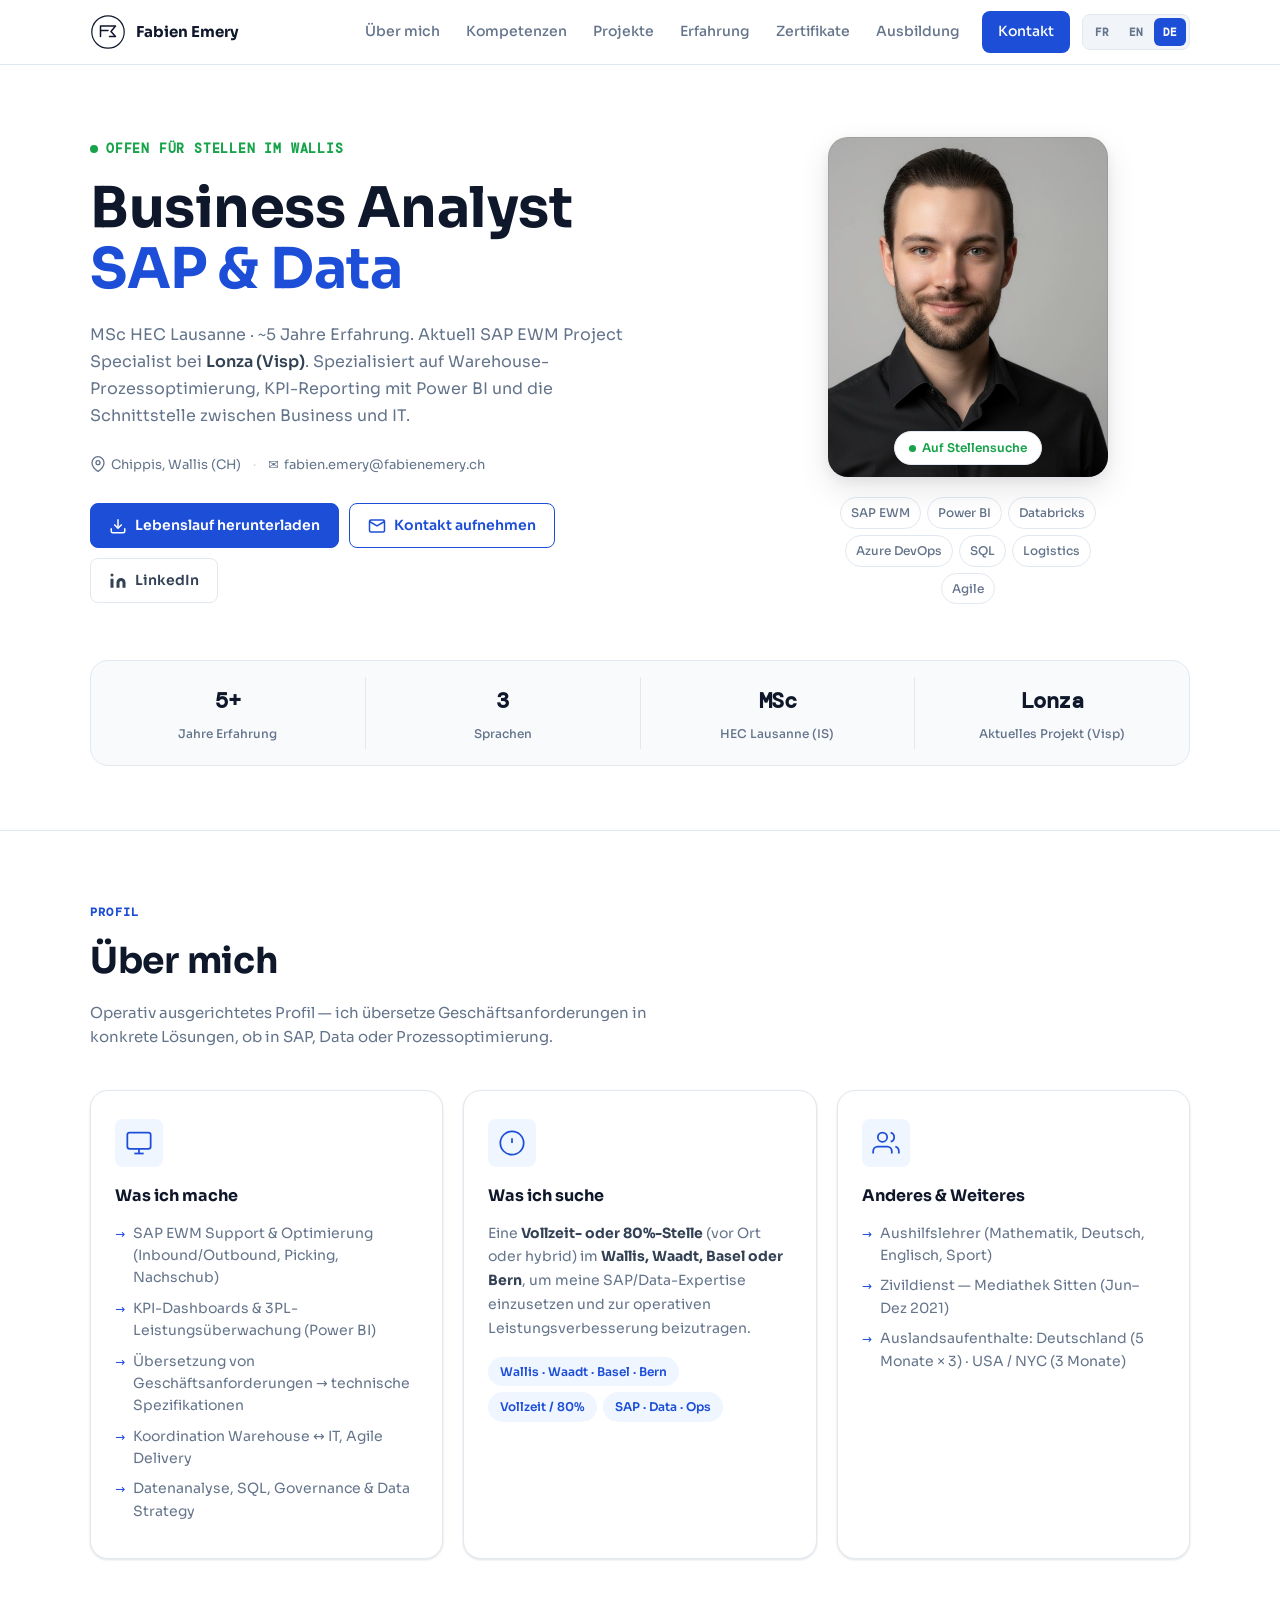
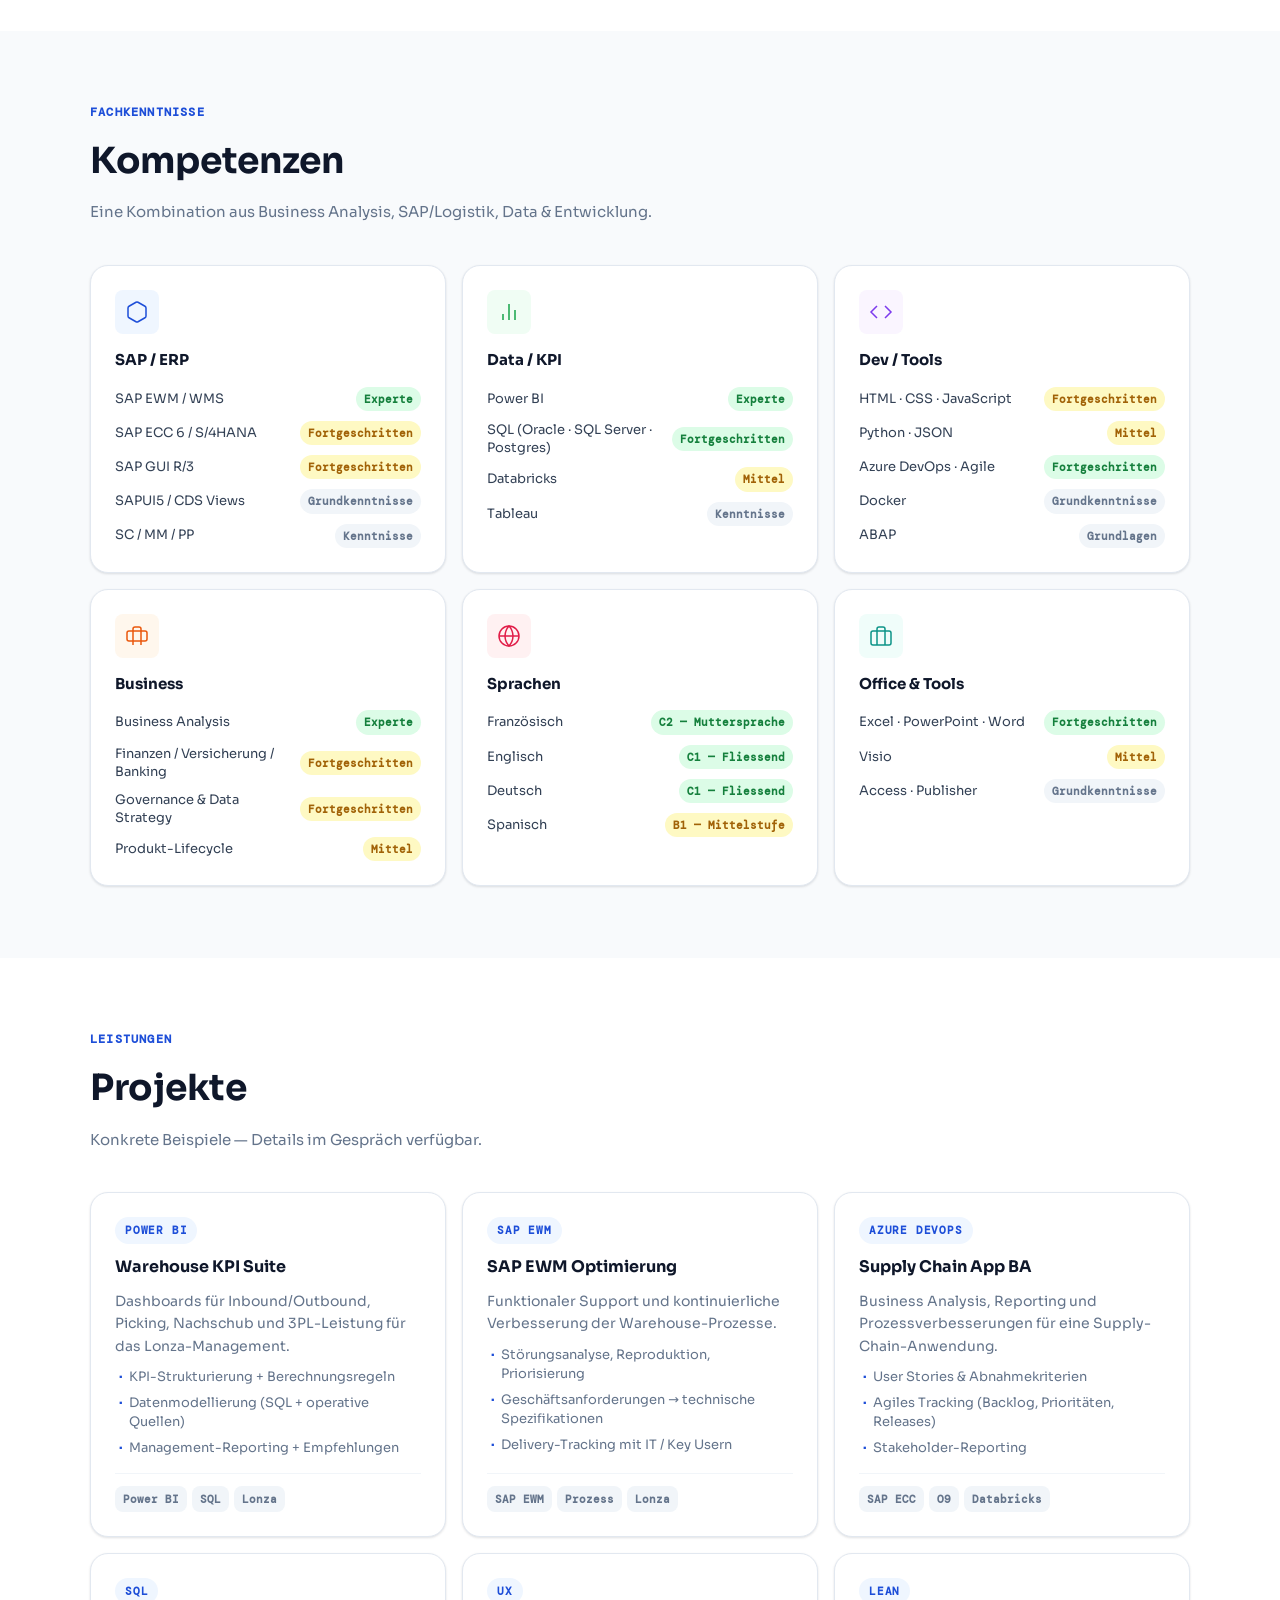
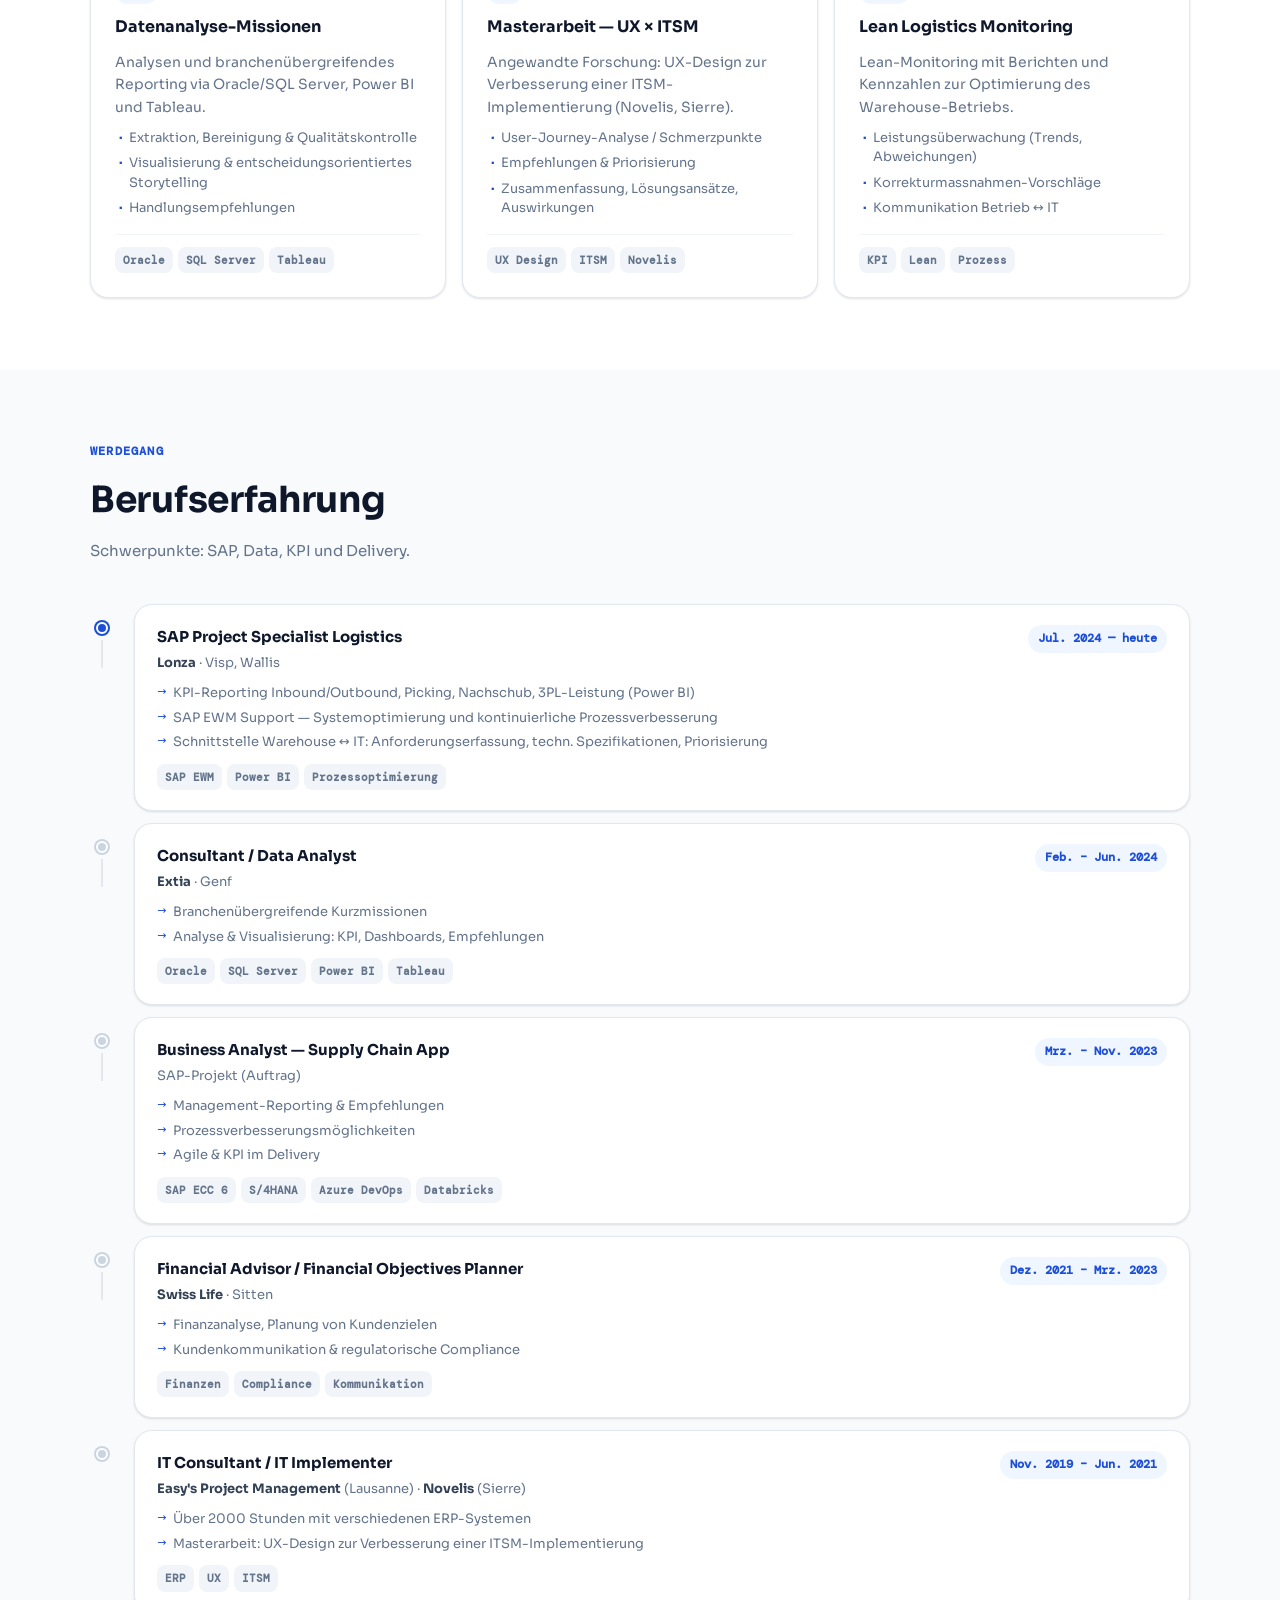
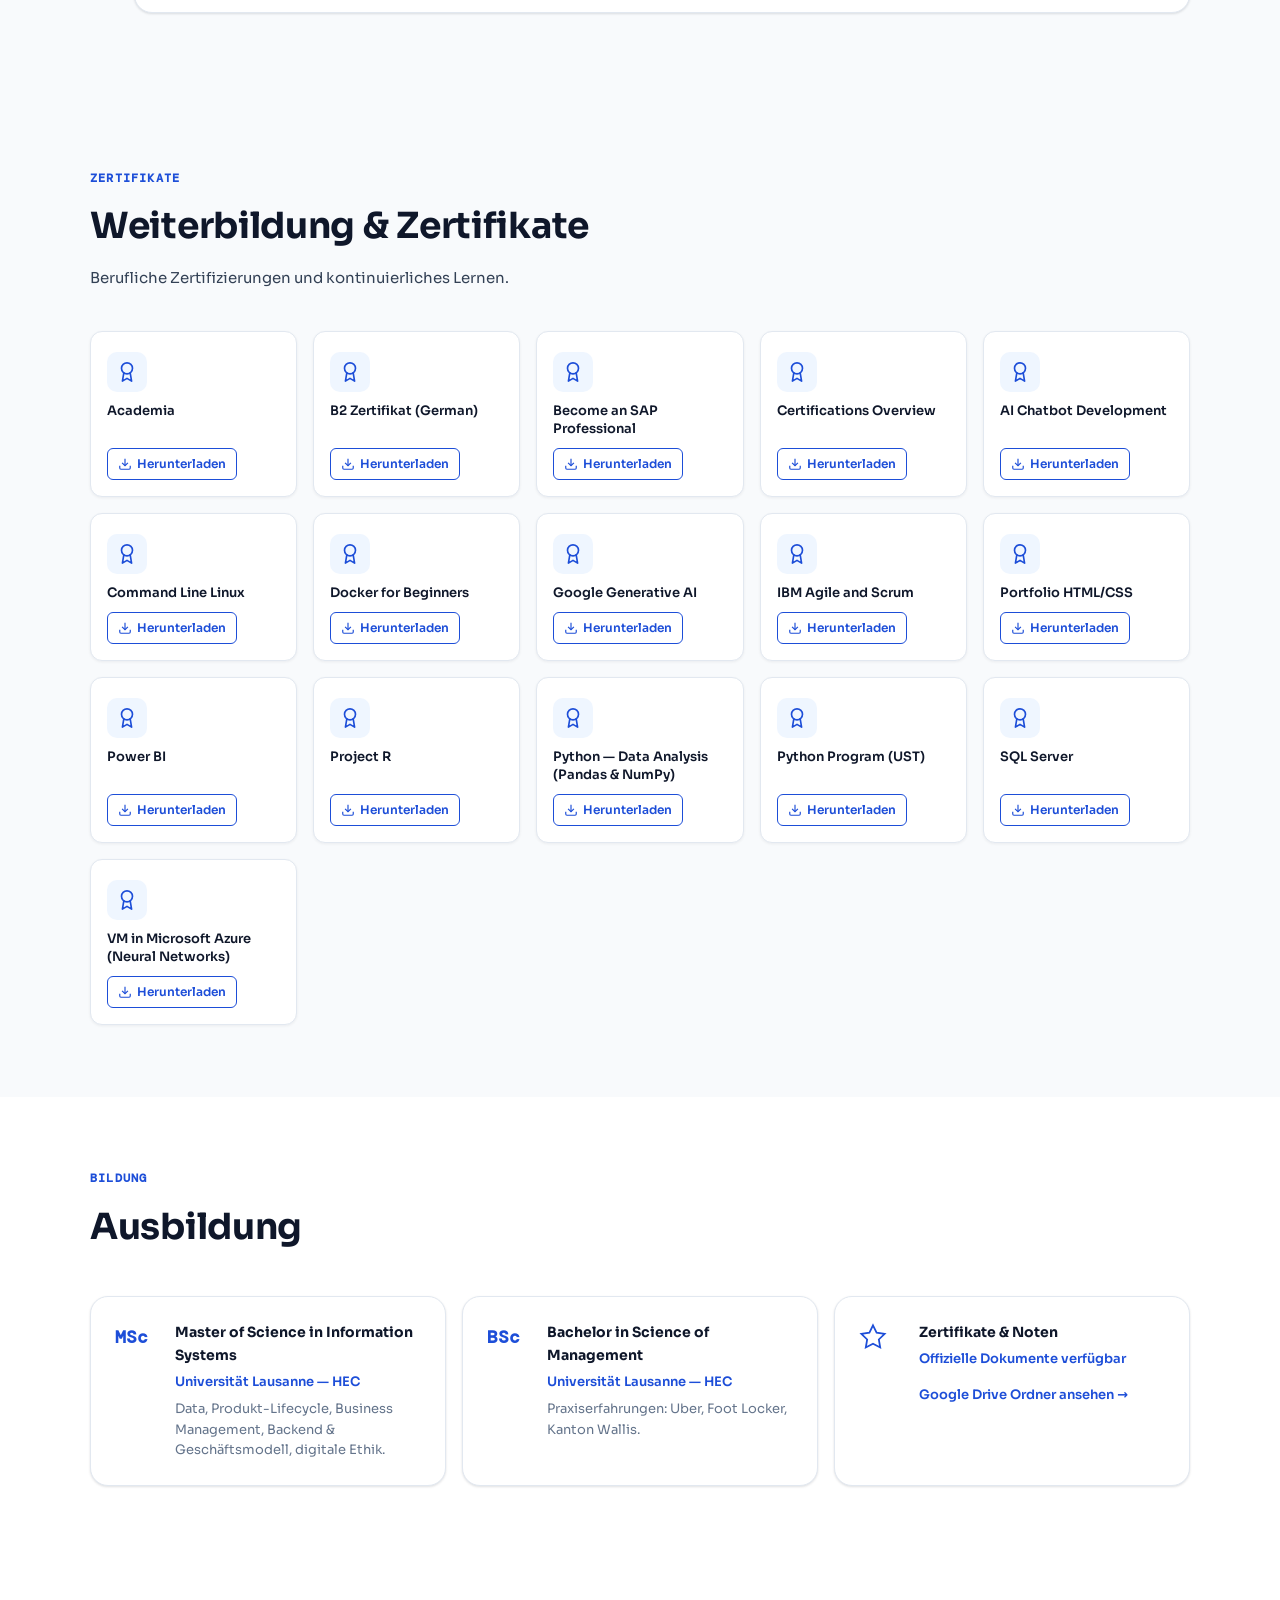
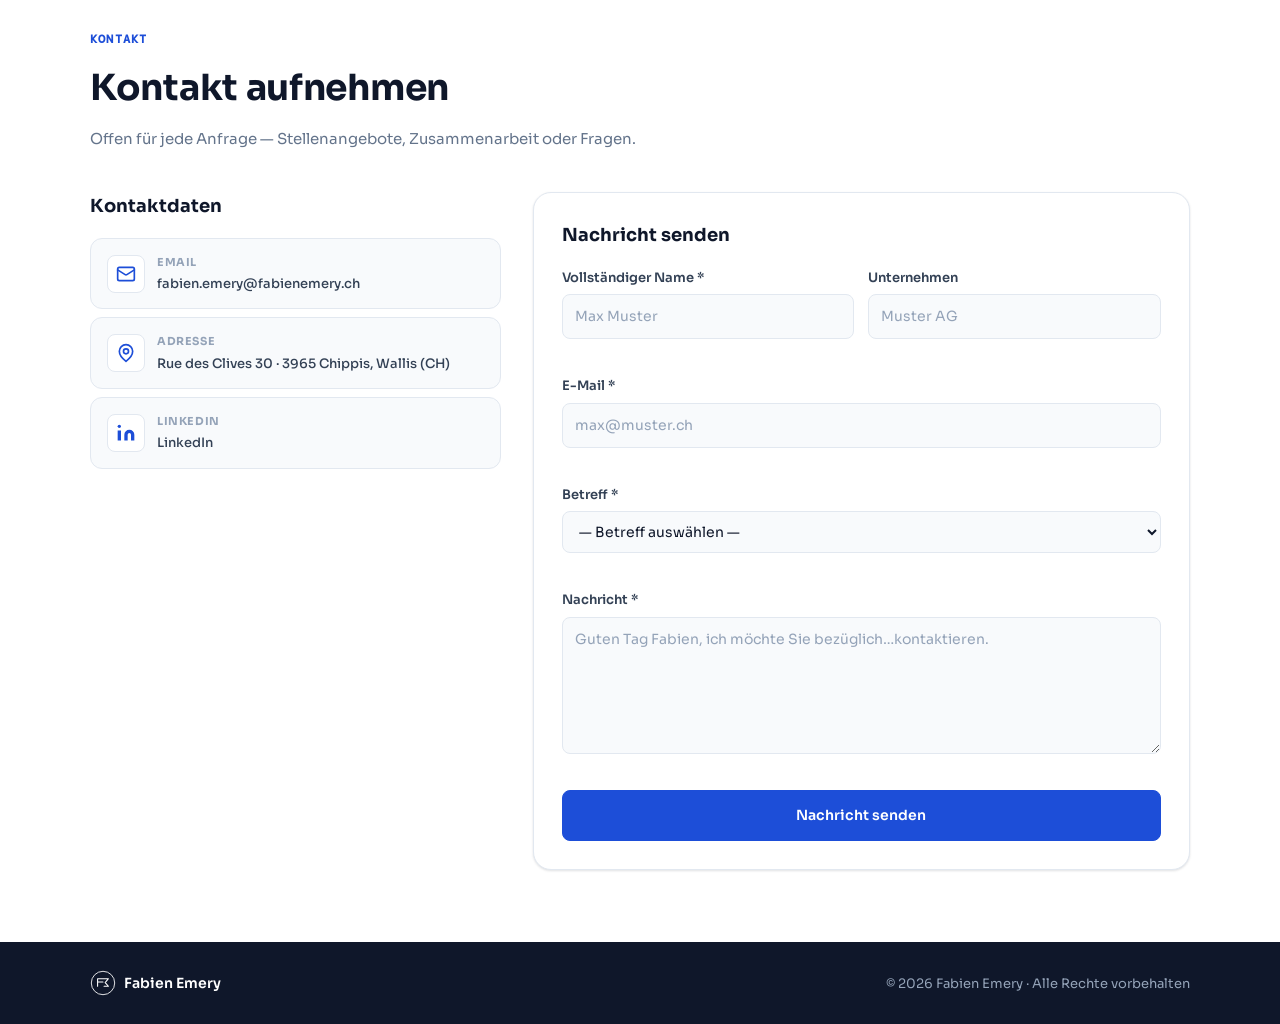
==== de/index.html @ f5add3c7 "Remplace l'ancien site par le nouveau portfolio statique (FR/EN/DE) Site 100 % statique pour GitHub " ====
<!doctype html>
<html lang="de" data-theme="light">
<head>
  <meta charset="utf-8" />
  <link rel="icon" href="../assets/img/favicon.svg?v=2" type="image/svg+xml" />
  <link rel="icon" href="../assets/img/favicon.png?v=2" type="image/png" sizes="32x32" />
  <link rel="apple-touch-icon" href="../assets/img/favicon.png?v=2" />
  <meta name="viewport" content="width=device-width, initial-scale=1" />
  <title>Fabien Emery — SAP Project Specialist & Business Analyst</title>
  <meta name="description" content="Portfolio von Fabien Emery — Project Specialist, SAP EWM Business Analyst, Data & KPI, Power BI. Wohnhaft im Wallis (CH)." />
  <meta name="theme-color" content="#ffffff" />
  <link rel="canonical" href="https://fabienemery.ch/de/" />

  <!-- Hreflang -->
  <link rel="alternate" hreflang="fr" href="https://fabienemery.ch/" />
  <link rel="alternate" hreflang="en" href="https://fabienemery.ch/en/" />
  <link rel="alternate" hreflang="de" href="https://fabienemery.ch/de/" />
  <link rel="alternate" hreflang="x-default" href="https://fabienemery.ch/" />

  <!-- Open Graph -->
  <meta property="og:title" content="Fabien Emery — SAP Project Specialist" />
  <meta property="og:description" content="SAP EWM Business Analyst · Data & KPI · Power BI · Wallis (CH)" />
  <meta property="og:type" content="website" />
  <meta property="og:url" content="https://fabienemery.ch/de/" />
  <meta property="og:image" content="https://fabienemery.ch/assets/img/photo.jpg" />
  <link rel="preconnect" href="https://fonts.googleapis.com" />
  <link rel="preconnect" href="https://fonts.gstatic.com" crossorigin />
  <link href="https://fonts.googleapis.com/css2?family=Sora:wght@300;400;500;600;700&family=DM+Mono:wght@400;500&display=swap" rel="stylesheet" />
  <link rel="stylesheet" href="../assets/css/style.css" />
</head>

<body>
  <a class="skip-link" href="#inhalt">Zum Inhalt springen</a>

  <!-- HEADER -->
  <header class="header" id="header">
    <div class="container header__inner">
      <a href="#" class="brand" aria-label="Fabien Emery — Startseite">
        <svg class="brand__logo" xmlns="http://www.w3.org/2000/svg" viewBox="0 0 120 120" aria-hidden="true"><circle cx="60" cy="60" r="54" stroke="currentColor" stroke-width="4" fill="none"/><path d="M35 75L35 40L70 40M35 55L60 55M65 40L85 40L70 58L85 75L65 75" stroke="currentColor" stroke-width="5" stroke-linecap="round" stroke-linejoin="round" fill="none"/></svg>
        <span class="brand__name">Fabien Emery</span>
      </a>

      <nav class="nav" aria-label="Hauptnavigation">
        <div class="nav__menu" id="navMenu">
          <a href="#about" class="nav__link">Über mich</a>
          <a href="#skills" class="nav__link">Kompetenzen</a>
          <a href="#projects" class="nav__link">Projekte</a>
          <a href="#experience" class="nav__link">Erfahrung</a>
          <a href="#certifications" class="nav__link">Zertifikate</a>
          <a href="#education" class="nav__link">Ausbildung</a>
          <a href="#contact" class="nav__link nav__link--cta">Kontakt</a>
        </div>

        <!-- Sprachumschalter -->
        <div class="lang-switcher" aria-label="Sprache wählen">
          <a href="/" class="lang-btn" hreflang="fr" aria-label="Version française">FR</a>
          <a href="/en/" class="lang-btn" hreflang="en" aria-label="English version">EN</a>
          <span class="lang-btn lang-btn--active" aria-current="true">DE</span>
        </div>

        <button class="nav__toggle" id="navToggle" aria-expanded="false" aria-controls="navMenu" aria-label="Menü öffnen">
          <span class="burger"><span></span><span></span><span></span></span>
        </button>
      </nav>
    </div>
  </header>

  <main id="inhalt">

    <!-- HERO -->
    <section class="hero" id="hero">
      <div class="container hero__inner">
        <div class="hero__content reveal">
          <p class="hero__kicker">
            <span class="kicker-dot"></span>
            Offen für Stellen im Wallis
          </p>
          <h1 class="hero__title">
            Business Analyst<br />
            <span class="highlight">SAP &amp; Data</span>
          </h1>
          <p class="hero__lead">
            MSc HEC Lausanne · ~5 Jahre Erfahrung. Aktuell SAP EWM Project Specialist bei
            <strong>Lonza (Visp)</strong>. Spezialisiert auf Warehouse-Prozessoptimierung,
            KPI-Reporting mit Power BI und die Schnittstelle zwischen Business und IT.
          </p>

          <div class="hero__meta">
            <span class="meta-item">
              <svg width="16" height="16" viewBox="0 0 24 24" fill="none" stroke="currentColor" stroke-width="2"><path d="M21 10c0 7-9 13-9 13s-9-6-9-13a9 9 0 0 1 18 0z"/><circle cx="12" cy="10" r="3"/></svg>
              Chippis, Wallis (CH)
            </span>
            <span class="meta-sep">·</span>
            <a href="mailto:fabien.emery@fabienemery.ch" class="meta-item meta-link">
              <span class="meta-icon">✉</span>
              <span>fabien.emery@fabienemery.ch</span>
            </a>
          </div>

          <div class="hero__cta">
            <a class="btn btn--primary" href="../docs/CV_FE.pdf" target="_blank" rel="noopener" id="cvDownload" data-track="cv-download">
              <svg width="18" height="18" viewBox="0 0 24 24" fill="none" stroke="currentColor" stroke-width="2"><path d="M21 15v4a2 2 0 0 1-2 2H5a2 2 0 0 1-2-2v-4"/><polyline points="7 10 12 15 17 10"/><line x1="12" y1="15" x2="12" y2="3"/></svg>
              Lebenslauf herunterladen
            </a>
            <a class="btn btn--outline" href="#contact">
              <svg width="18" height="18" viewBox="0 0 24 24" fill="none" stroke="currentColor" stroke-width="2"><path d="M4 4h16c1.1 0 2 .9 2 2v12c0 1.1-.9 2-2 2H4c-1.1 0-2-.9-2-2V6c0-1.1.9-2 2-2z"/><polyline points="22,6 12,12 2,6"/></svg>
              Kontakt aufnehmen
            </a>
            <a class="btn btn--ghost" href="https://www.linkedin.com/in/fabien-e-452a2511a/" target="_blank" rel="noopener">
              <svg width="18" height="18" viewBox="0 0 24 24" fill="currentColor"><path d="M16 8a6 6 0 0 1 6 6v7h-4v-7a2 2 0 0 0-2-2 2 2 0 0 0-2 2v7h-4v-7a6 6 0 0 1 6-6z"/><rect x="2" y="9" width="4" height="12"/><circle cx="4" cy="4" r="2"/></svg>
              LinkedIn
            </a>
          </div>
        </div>

        <aside class="hero__photo reveal reveal--right" aria-label="Foto von Fabien Emery">
          <div class="photo-frame">
            <img src="../assets/img/photo.jpg" alt="Fabien Emery" width="340" height="400" loading="eager" />
            <div class="photo-badge">
              <span class="badge-dot"></span>
              Auf Stellensuche
            </div>
          </div>
          <div class="hero__tags">
            <span class="tag">SAP EWM</span>
            <span class="tag">Power BI</span>
            <span class="tag">Databricks</span>
            <span class="tag">Azure DevOps</span>
            <span class="tag">SQL</span>
            <span class="tag">Logistics</span>
            <span class="tag">Agile</span>
          </div>
        </aside>
      </div>

      <!-- Stats bar -->
      <div class="container">
        <div class="stats-bar reveal">
          <div class="stat">
            <span class="stat__num">5+</span>
            <span class="stat__label">Jahre Erfahrung</span>
          </div>
          <div class="stat-sep"></div>
          <div class="stat">
            <span class="stat__num">3</span>
            <span class="stat__label">Sprachen</span>
          </div>
          <div class="stat-sep"></div>
          <div class="stat">
            <span class="stat__num">MSc</span>
            <span class="stat__label">HEC Lausanne (IS)</span>
          </div>
          <div class="stat-sep"></div>
          <div class="stat">
            <span class="stat__num">Lonza</span>
            <span class="stat__label">Aktuelles Projekt (Visp)</span>
          </div>
        </div>
      </div>
    </section>

    <!-- ABOUT -->
    <section class="section" id="about">
      <div class="container">
        <div class="section__head reveal">
          <p class="section__label">Profil</p>
          <h2>Über mich</h2>
          <p class="section__desc">
            Operativ ausgerichtetes Profil — ich übersetze Geschäftsanforderungen in konkrete Lösungen,
            ob in SAP, Data oder Prozessoptimierung.
          </p>
        </div>

        <div class="about__grid">
          <div class="about__block reveal">
            <div class="about__icon">
              <svg width="28" height="28" viewBox="0 0 24 24" fill="none" stroke="currentColor" stroke-width="1.5"><rect x="2" y="3" width="20" height="14" rx="2"/><line x1="8" y1="21" x2="16" y2="21"/><line x1="12" y1="17" x2="12" y2="21"/></svg>
            </div>
            <h3>Was ich mache</h3>
            <ul class="feature-list">
              <li>SAP EWM Support &amp; Optimierung (Inbound/Outbound, Picking, Nachschub)</li>
              <li>KPI-Dashboards &amp; 3PL-Leistungsüberwachung (Power BI)</li>
              <li>Übersetzung von Geschäftsanforderungen → technische Spezifikationen</li>
              <li>Koordination Warehouse ↔ IT, Agile Delivery</li>
              <li>Datenanalyse, SQL, Governance &amp; Data Strategy</li>
            </ul>
          </div>

          <div class="about__block reveal reveal--delay-1">
            <div class="about__icon">
              <svg width="28" height="28" viewBox="0 0 24 24" fill="none" stroke="currentColor" stroke-width="1.5"><circle cx="12" cy="12" r="10"/><line x1="12" y1="8" x2="12" y2="12"/><line x1="12" y1="16" x2="12.01" y2="16"/></svg>
            </div>
            <h3>Was ich suche</h3>
            <p class="about__text">
              Eine <strong>Vollzeit- oder 80%-Stelle</strong> (vor Ort oder hybrid) im
              <strong>Wallis, Waadt, Basel oder Bern</strong>,
              um meine SAP/Data-Expertise einzusetzen und zur operativen Leistungsverbesserung beizutragen.
            </p>
            <div class="about__chips">
              <span class="chip">Wallis · Waadt · Basel · Bern</span>
              <span class="chip">Vollzeit / 80%</span>
              <span class="chip">SAP · Data · Ops</span>
            </div>
          </div>

          <div class="about__block reveal reveal--delay-2">
            <div class="about__icon">
              <svg width="28" height="28" viewBox="0 0 24 24" fill="none" stroke="currentColor" stroke-width="1.5"><path d="M17 21v-2a4 4 0 0 0-4-4H5a4 4 0 0 0-4 4v2"/><circle cx="9" cy="7" r="4"/><path d="M23 21v-2a4 4 0 0 0-3-3.87"/><path d="M16 3.13a4 4 0 0 1 0 7.75"/></svg>
            </div>
            <h3>Anderes &amp; Weiteres</h3>
            <ul class="feature-list">
              <li>Aushilfslehrer (Mathematik, Deutsch, Englisch, Sport)</li>
              <li>Zivildienst — Mediathek Sitten (Jun–Dez 2021)</li>
              <li>Auslandsaufenthalte: Deutschland (5 Monate × 3) · USA / NYC (3 Monate)</li>
            </ul>
          </div>
        </div>
      </div>
    </section>

    <!-- SKILLS -->
    <section class="section section--gray" id="skills">
      <div class="container">
        <div class="section__head reveal">
          <p class="section__label">Fachkenntnisse</p>
          <h2>Kompetenzen</h2>
          <p class="section__desc">Eine Kombination aus Business Analysis, SAP/Logistik, Data &amp; Entwicklung.</p>
        </div>

        <div class="skills__grid">
          <div class="skill-card reveal">
            <div class="skill-card__icon skill-card__icon--blue">
              <svg width="24" height="24" viewBox="0 0 24 24" fill="none" stroke="currentColor" stroke-width="1.5"><path d="M21 16V8a2 2 0 0 0-1-1.73l-7-4a2 2 0 0 0-2 0l-7 4A2 2 0 0 0 3 8v8a2 2 0 0 0 1 1.73l7 4a2 2 0 0 0 2 0l7-4A2 2 0 0 0 21 16z"/></svg>
            </div>
            <h3>SAP / ERP</h3>
            <ul class="skill-list">
              <li><span class="skill-name">SAP EWM / WMS</span><span class="skill-level skill-level--high">Experte</span></li>
              <li><span class="skill-name">SAP ECC 6 / S/4HANA</span><span class="skill-level skill-level--med">Fortgeschritten</span></li>
              <li><span class="skill-name">SAP GUI R/3</span><span class="skill-level skill-level--med">Fortgeschritten</span></li>
              <li><span class="skill-name">SAPUI5 / CDS Views</span><span class="skill-level skill-level--low">Grundkenntnisse</span></li>
              <li><span class="skill-name">SC / MM / PP</span><span class="skill-level skill-level--low">Kenntnisse</span></li>
            </ul>
          </div>

          <div class="skill-card reveal reveal--delay-1">
            <div class="skill-card__icon skill-card__icon--green">
              <svg width="24" height="24" viewBox="0 0 24 24" fill="none" stroke="currentColor" stroke-width="1.5"><line x1="18" y1="20" x2="18" y2="10"/><line x1="12" y1="20" x2="12" y2="4"/><line x1="6" y1="20" x2="6" y2="14"/></svg>
            </div>
            <h3>Data / KPI</h3>
            <ul class="skill-list">
              <li><span class="skill-name">Power BI</span><span class="skill-level skill-level--high">Experte</span></li>
              <li><span class="skill-name">SQL (Oracle · SQL Server · Postgres)</span><span class="skill-level skill-level--high">Fortgeschritten</span></li>
              <li><span class="skill-name">Databricks</span><span class="skill-level skill-level--med">Mittel</span></li>
              <li><span class="skill-name">Tableau</span><span class="skill-level skill-level--low">Kenntnisse</span></li>
            </ul>
          </div>

          <div class="skill-card reveal reveal--delay-2">
            <div class="skill-card__icon skill-card__icon--purple">
              <svg width="24" height="24" viewBox="0 0 24 24" fill="none" stroke="currentColor" stroke-width="1.5"><polyline points="16 18 22 12 16 6"/><polyline points="8 6 2 12 8 18"/></svg>
            </div>
            <h3>Dev / Tools</h3>
            <ul class="skill-list">
              <li><span class="skill-name">HTML · CSS · JavaScript</span><span class="skill-level skill-level--med">Fortgeschritten</span></li>
              <li><span class="skill-name">Python · JSON</span><span class="skill-level skill-level--med">Mittel</span></li>
              <li><span class="skill-name">Azure DevOps · Agile</span><span class="skill-level skill-level--high">Fortgeschritten</span></li>
              <li><span class="skill-name">Docker</span><span class="skill-level skill-level--low">Grundkenntnisse</span></li>
              <li><span class="skill-name">ABAP</span><span class="skill-level skill-level--low">Grundlagen</span></li>
            </ul>
          </div>

          <div class="skill-card reveal">
            <div class="skill-card__icon skill-card__icon--orange">
              <svg width="24" height="24" viewBox="0 0 24 24" fill="none" stroke="currentColor" stroke-width="1.5"><path d="M20 7H4a2 2 0 0 0-2 2v6a2 2 0 0 0 2 2h16a2 2 0 0 0 2-2V9a2 2 0 0 0-2-2z"/><path d="M16 21V5a2 2 0 0 0-2-2h-4a2 2 0 0 0-2 2v16"/></svg>
            </div>
            <h3>Business</h3>
            <ul class="skill-list">
              <li><span class="skill-name">Business Analysis</span><span class="skill-level skill-level--high">Experte</span></li>
              <li><span class="skill-name">Finanzen / Versicherung / Banking</span><span class="skill-level skill-level--med">Fortgeschritten</span></li>
              <li><span class="skill-name">Governance &amp; Data Strategy</span><span class="skill-level skill-level--med">Fortgeschritten</span></li>
              <li><span class="skill-name">Produkt-Lifecycle</span><span class="skill-level skill-level--med">Mittel</span></li>
            </ul>
          </div>

          <div class="skill-card reveal reveal--delay-1">
            <div class="skill-card__icon skill-card__icon--red">
              <svg width="24" height="24" viewBox="0 0 24 24" fill="none" stroke="currentColor" stroke-width="1.5"><circle cx="12" cy="12" r="10"/><line x1="2" y1="12" x2="22" y2="12"/><path d="M12 2a15.3 15.3 0 0 1 4 10 15.3 15.3 0 0 1-4 10 15.3 15.3 0 0 1-4-10 15.3 15.3 0 0 1 4-10z"/></svg>
            </div>
            <h3>Sprachen</h3>
            <ul class="skill-list">
              <li><span class="skill-name">Französisch</span><span class="skill-level skill-level--high">C2 — Muttersprache</span></li>
              <li><span class="skill-name">Englisch</span><span class="skill-level skill-level--high">C1 — Fliessend</span></li>
              <li><span class="skill-name">Deutsch</span><span class="skill-level skill-level--high">C1 — Fliessend</span></li>
              <li><span class="skill-name">Spanisch</span><span class="skill-level skill-level--med">B1 — Mittelstufe</span></li>
            </ul>
          </div>

          <div class="skill-card reveal reveal--delay-2">
            <div class="skill-card__icon skill-card__icon--teal">
              <svg width="24" height="24" viewBox="0 0 24 24" fill="none" stroke="currentColor" stroke-width="1.5"><rect x="2" y="7" width="20" height="14" rx="2"/><path d="M16 21V5a2 2 0 0 0-2-2h-4a2 2 0 0 0-2 2v16"/></svg>
            </div>
            <h3>Office &amp; Tools</h3>
            <ul class="skill-list">
              <li><span class="skill-name">Excel · PowerPoint · Word</span><span class="skill-level skill-level--high">Fortgeschritten</span></li>
              <li><span class="skill-name">Visio</span><span class="skill-level skill-level--med">Mittel</span></li>
              <li><span class="skill-name">Access · Publisher</span><span class="skill-level skill-level--low">Grundkenntnisse</span></li>
            </ul>
          </div>
        </div>
      </div>
    </section>

    <!-- PROJECTS -->
    <section class="section" id="projects">
      <div class="container">
        <div class="section__head reveal">
          <p class="section__label">Leistungen</p>
          <h2>Projekte</h2>
          <p class="section__desc">Konkrete Beispiele — Details im Gespräch verfügbar.</p>
        </div>

        <div class="projects__grid">
          <article class="project-card reveal">
            <div class="project-card__tag">Power BI</div>
            <h3>Warehouse KPI Suite</h3>
            <p>Dashboards für Inbound/Outbound, Picking, Nachschub und 3PL-Leistung für das Lonza-Management.</p>
            <ul class="project-list">
              <li>KPI-Strukturierung + Berechnungsregeln</li>
              <li>Datenmodellierung (SQL + operative Quellen)</li>
              <li>Management-Reporting + Empfehlungen</li>
            </ul>
            <div class="project-card__footer">
              <span class="tech-tag">Power BI</span><span class="tech-tag">SQL</span><span class="tech-tag">Lonza</span>
            </div>
          </article>

          <article class="project-card reveal reveal--delay-1">
            <div class="project-card__tag">SAP EWM</div>
            <h3>SAP EWM Optimierung</h3>
            <p>Funktionaler Support und kontinuierliche Verbesserung der Warehouse-Prozesse.</p>
            <ul class="project-list">
              <li>Störungsanalyse, Reproduktion, Priorisierung</li>
              <li>Geschäftsanforderungen → technische Spezifikationen</li>
              <li>Delivery-Tracking mit IT / Key Usern</li>
            </ul>
            <div class="project-card__footer">
              <span class="tech-tag">SAP EWM</span><span class="tech-tag">Prozess</span><span class="tech-tag">Lonza</span>
            </div>
          </article>

          <article class="project-card reveal reveal--delay-2">
            <div class="project-card__tag">Azure DevOps</div>
            <h3>Supply Chain App BA</h3>
            <p>Business Analysis, Reporting und Prozessverbesserungen für eine Supply-Chain-Anwendung.</p>
            <ul class="project-list">
              <li>User Stories &amp; Abnahmekriterien</li>
              <li>Agiles Tracking (Backlog, Prioritäten, Releases)</li>
              <li>Stakeholder-Reporting</li>
            </ul>
            <div class="project-card__footer">
              <span class="tech-tag">SAP ECC</span><span class="tech-tag">O9</span><span class="tech-tag">Databricks</span>
            </div>
          </article>

          <article class="project-card reveal">
            <div class="project-card__tag">SQL</div>
            <h3>Datenanalyse-Missionen</h3>
            <p>Analysen und branchenübergreifendes Reporting via Oracle/SQL Server, Power BI und Tableau.</p>
            <ul class="project-list">
              <li>Extraktion, Bereinigung &amp; Qualitätskontrolle</li>
              <li>Visualisierung &amp; entscheidungsorientiertes Storytelling</li>
              <li>Handlungsempfehlungen</li>
            </ul>
            <div class="project-card__footer">
              <span class="tech-tag">Oracle</span><span class="tech-tag">SQL Server</span><span class="tech-tag">Tableau</span>
            </div>
          </article>

          <article class="project-card reveal reveal--delay-1">
            <div class="project-card__tag">UX</div>
            <h3>Masterarbeit — UX × ITSM</h3>
            <p>Angewandte Forschung: UX-Design zur Verbesserung einer ITSM-Implementierung (Novelis, Sierre).</p>
            <ul class="project-list">
              <li>User-Journey-Analyse / Schmerzpunkte</li>
              <li>Empfehlungen &amp; Priorisierung</li>
              <li>Zusammenfassung, Lösungsansätze, Auswirkungen</li>
            </ul>
            <div class="project-card__footer">
              <span class="tech-tag">UX Design</span><span class="tech-tag">ITSM</span><span class="tech-tag">Novelis</span>
            </div>
          </article>

          <article class="project-card reveal reveal--delay-2">
            <div class="project-card__tag">Lean</div>
            <h3>Lean Logistics Monitoring</h3>
            <p>Lean-Monitoring mit Berichten und Kennzahlen zur Optimierung des Warehouse-Betriebs.</p>
            <ul class="project-list">
              <li>Leistungsüberwachung (Trends, Abweichungen)</li>
              <li>Korrekturmassnahmen-Vorschläge</li>
              <li>Kommunikation Betrieb ↔ IT</li>
            </ul>
            <div class="project-card__footer">
              <span class="tech-tag">KPI</span><span class="tech-tag">Lean</span><span class="tech-tag">Prozess</span>
            </div>
          </article>
        </div>
      </div>
    </section>

    <!-- EXPERIENCE -->
    <section class="section section--gray" id="experience">
      <div class="container">
        <div class="section__head reveal">
          <p class="section__label">Werdegang</p>
          <h2>Berufserfahrung</h2>
          <p class="section__desc">Schwerpunkte: SAP, Data, KPI und Delivery.</p>
        </div>

        <div class="timeline">
          <div class="timeline__item reveal">
            <div class="timeline__marker">
              <div class="timeline__dot timeline__dot--active"></div>
              <div class="timeline__line"></div>
            </div>
            <div class="timeline__body">
              <div class="timeline__header">
                <div>
                  <h3>SAP Project Specialist Logistics</h3>
                  <p class="timeline__company"><strong>Lonza</strong> · Visp, Wallis</p>
                </div>
                <span class="timeline__date">Jul. 2024 — heute</span>
              </div>
              <ul class="timeline__list">
                <li>KPI-Reporting Inbound/Outbound, Picking, Nachschub, 3PL-Leistung (Power BI)</li>
                <li>SAP EWM Support — Systemoptimierung und kontinuierliche Prozessverbesserung</li>
                <li>Schnittstelle Warehouse ↔ IT: Anforderungserfassung, techn. Spezifikationen, Priorisierung</li>
              </ul>
              <div class="timeline__tags">
                <span class="tech-tag">SAP EWM</span><span class="tech-tag">Power BI</span><span class="tech-tag">Prozessoptimierung</span>
              </div>
            </div>
          </div>

          <div class="timeline__item reveal">
            <div class="timeline__marker">
              <div class="timeline__dot"></div>
              <div class="timeline__line"></div>
            </div>
            <div class="timeline__body">
              <div class="timeline__header">
                <div>
                  <h3>Consultant / Data Analyst</h3>
                  <p class="timeline__company"><strong>Extia</strong> · Genf</p>
                </div>
                <span class="timeline__date">Feb. – Jun. 2024</span>
              </div>
              <ul class="timeline__list">
                <li>Branchenübergreifende Kurzmissionen</li>
                <li>Analyse &amp; Visualisierung: KPI, Dashboards, Empfehlungen</li>
              </ul>
              <div class="timeline__tags">
                <span class="tech-tag">Oracle</span><span class="tech-tag">SQL Server</span><span class="tech-tag">Power BI</span><span class="tech-tag">Tableau</span>
              </div>
            </div>
          </div>

          <div class="timeline__item reveal">
            <div class="timeline__marker">
              <div class="timeline__dot"></div>
              <div class="timeline__line"></div>
            </div>
            <div class="timeline__body">
              <div class="timeline__header">
                <div>
                  <h3>Business Analyst — Supply Chain App</h3>
                  <p class="timeline__company">SAP-Projekt (Auftrag)</p>
                </div>
                <span class="timeline__date">Mrz. – Nov. 2023</span>
              </div>
              <ul class="timeline__list">
                <li>Management-Reporting &amp; Empfehlungen</li>
                <li>Prozessverbesserungsmöglichkeiten</li>
                <li>Agile &amp; KPI im Delivery</li>
              </ul>
              <div class="timeline__tags">
                <span class="tech-tag">SAP ECC 6</span><span class="tech-tag">S/4HANA</span><span class="tech-tag">Azure DevOps</span><span class="tech-tag">Databricks</span>
              </div>
            </div>
          </div>

          <div class="timeline__item reveal">
            <div class="timeline__marker">
              <div class="timeline__dot"></div>
              <div class="timeline__line"></div>
            </div>
            <div class="timeline__body">
              <div class="timeline__header">
                <div>
                  <h3>Financial Advisor / Financial Objectives Planner</h3>
                  <p class="timeline__company"><strong>Swiss Life</strong> · Sitten</p>
                </div>
                <span class="timeline__date">Dez. 2021 – Mrz. 2023</span>
              </div>
              <ul class="timeline__list">
                <li>Finanzanalyse, Planung von Kundenzielen</li>
                <li>Kundenkommunikation &amp; regulatorische Compliance</li>
              </ul>
              <div class="timeline__tags">
                <span class="tech-tag">Finanzen</span><span class="tech-tag">Compliance</span><span class="tech-tag">Kommunikation</span>
              </div>
            </div>
          </div>

          <div class="timeline__item reveal">
            <div class="timeline__marker">
              <div class="timeline__dot"></div>
            </div>
            <div class="timeline__body">
              <div class="timeline__header">
                <div>
                  <h3>IT Consultant / IT Implementer</h3>
                  <p class="timeline__company"><strong>Easy's Project Management</strong> (Lausanne) · <strong>Novelis</strong> (Sierre)</p>
                </div>
                <span class="timeline__date">Nov. 2019 – Jun. 2021</span>
              </div>
              <ul class="timeline__list">
                <li>Über 2000 Stunden mit verschiedenen ERP-Systemen</li>
                <li>Masterarbeit: UX-Design zur Verbesserung einer ITSM-Implementierung</li>
              </ul>
              <div class="timeline__tags">
                <span class="tech-tag">ERP</span><span class="tech-tag">UX</span><span class="tech-tag">ITSM</span>
              </div>
            </div>
          </div>
        </div>
      </div>
    </section>

    <!-- CERTIFICATIONS -->
    <section class="section section--gray" id="certifications">
      <div class="container">
        <div class="section__head reveal">
          <p class="section__label">Zertifikate</p>
          <h2 class="section__title">Weiterbildung &amp; Zertifikate</h2>
          <p class="section__sub">Berufliche Zertifizierungen und kontinuierliches Lernen.</p>
        </div>
        <div class="cert-grid">
          <div class="cert-card reveal">
            <div class="cert-card__icon"><svg width="22" height="22" viewBox="0 0 24 24" fill="none" stroke="currentColor" stroke-width="1.8" stroke-linecap="round" stroke-linejoin="round"><circle cx="12" cy="8" r="6"/><path d="M15.477 12.89 17 22l-5-3-5 3 1.523-9.11"/></svg></div>
            <p class="cert-card__title">Academia</p>
            <a class="cert-card__btn" href="../docs/certifications/Academia.pdf" target="_blank" rel="noopener" download>
              <svg width="14" height="14" viewBox="0 0 24 24" fill="none" stroke="currentColor" stroke-width="2"><path d="M21 15v4a2 2 0 0 1-2 2H5a2 2 0 0 1-2-2v-4"/><polyline points="7 10 12 15 17 10"/><line x1="12" y1="15" x2="12" y2="3"/></svg>
              Herunterladen
            </a>
          </div>
          <div class="cert-card reveal">
            <div class="cert-card__icon"><svg width="22" height="22" viewBox="0 0 24 24" fill="none" stroke="currentColor" stroke-width="1.8" stroke-linecap="round" stroke-linejoin="round"><circle cx="12" cy="8" r="6"/><path d="M15.477 12.89 17 22l-5-3-5 3 1.523-9.11"/></svg></div>
            <p class="cert-card__title">B2 Zertifikat (German)</p>
            <a class="cert-card__btn" href="../docs/certifications/B2%20Zertifikat.pdf" target="_blank" rel="noopener" download>
              <svg width="14" height="14" viewBox="0 0 24 24" fill="none" stroke="currentColor" stroke-width="2"><path d="M21 15v4a2 2 0 0 1-2 2H5a2 2 0 0 1-2-2v-4"/><polyline points="7 10 12 15 17 10"/><line x1="12" y1="15" x2="12" y2="3"/></svg>
              Herunterladen
            </a>
          </div>
          <div class="cert-card reveal">
            <div class="cert-card__icon"><svg width="22" height="22" viewBox="0 0 24 24" fill="none" stroke="currentColor" stroke-width="1.8" stroke-linecap="round" stroke-linejoin="round"><circle cx="12" cy="8" r="6"/><path d="M15.477 12.89 17 22l-5-3-5 3 1.523-9.11"/></svg></div>
            <p class="cert-card__title">Become an SAP Professional</p>
            <a class="cert-card__btn" href="../docs/certifications/Become%20an%20SAP%20professional.pdf" target="_blank" rel="noopener" download>
              <svg width="14" height="14" viewBox="0 0 24 24" fill="none" stroke="currentColor" stroke-width="2"><path d="M21 15v4a2 2 0 0 1-2 2H5a2 2 0 0 1-2-2v-4"/><polyline points="7 10 12 15 17 10"/><line x1="12" y1="15" x2="12" y2="3"/></svg>
              Herunterladen
            </a>
          </div>
          <div class="cert-card reveal">
            <div class="cert-card__icon"><svg width="22" height="22" viewBox="0 0 24 24" fill="none" stroke="currentColor" stroke-width="1.8" stroke-linecap="round" stroke-linejoin="round"><circle cx="12" cy="8" r="6"/><path d="M15.477 12.89 17 22l-5-3-5 3 1.523-9.11"/></svg></div>
            <p class="cert-card__title">Certifications Overview</p>
            <a class="cert-card__btn" href="../docs/certifications/Certifications.pdf" target="_blank" rel="noopener" download>
              <svg width="14" height="14" viewBox="0 0 24 24" fill="none" stroke="currentColor" stroke-width="2"><path d="M21 15v4a2 2 0 0 1-2 2H5a2 2 0 0 1-2-2v-4"/><polyline points="7 10 12 15 17 10"/><line x1="12" y1="15" x2="12" y2="3"/></svg>
              Herunterladen
            </a>
          </div>
          <div class="cert-card reveal">
            <div class="cert-card__icon"><svg width="22" height="22" viewBox="0 0 24 24" fill="none" stroke="currentColor" stroke-width="1.8" stroke-linecap="round" stroke-linejoin="round"><circle cx="12" cy="8" r="6"/><path d="M15.477 12.89 17 22l-5-3-5 3 1.523-9.11"/></svg></div>
            <p class="cert-card__title">AI Chatbot Development</p>
            <a class="cert-card__btn" href="../docs/certifications/chatbot.pdf" target="_blank" rel="noopener" download>
              <svg width="14" height="14" viewBox="0 0 24 24" fill="none" stroke="currentColor" stroke-width="2"><path d="M21 15v4a2 2 0 0 1-2 2H5a2 2 0 0 1-2-2v-4"/><polyline points="7 10 12 15 17 10"/><line x1="12" y1="15" x2="12" y2="3"/></svg>
              Herunterladen
            </a>
          </div>
          <div class="cert-card reveal">
            <div class="cert-card__icon"><svg width="22" height="22" viewBox="0 0 24 24" fill="none" stroke="currentColor" stroke-width="1.8" stroke-linecap="round" stroke-linejoin="round"><circle cx="12" cy="8" r="6"/><path d="M15.477 12.89 17 22l-5-3-5 3 1.523-9.11"/></svg></div>
            <p class="cert-card__title">Command Line Linux</p>
            <a class="cert-card__btn" href="../docs/certifications/commande%20line%20linux.pdf" target="_blank" rel="noopener" download>
              <svg width="14" height="14" viewBox="0 0 24 24" fill="none" stroke="currentColor" stroke-width="2"><path d="M21 15v4a2 2 0 0 1-2 2H5a2 2 0 0 1-2-2v-4"/><polyline points="7 10 12 15 17 10"/><line x1="12" y1="15" x2="12" y2="3"/></svg>
              Herunterladen
            </a>
          </div>
          <div class="cert-card reveal">
            <div class="cert-card__icon"><svg width="22" height="22" viewBox="0 0 24 24" fill="none" stroke="currentColor" stroke-width="1.8" stroke-linecap="round" stroke-linejoin="round"><circle cx="12" cy="8" r="6"/><path d="M15.477 12.89 17 22l-5-3-5 3 1.523-9.11"/></svg></div>
            <p class="cert-card__title">Docker for Beginners</p>
            <a class="cert-card__btn" href="../docs/certifications/Docker%20for%20beginners.pdf" target="_blank" rel="noopener" download>
              <svg width="14" height="14" viewBox="0 0 24 24" fill="none" stroke="currentColor" stroke-width="2"><path d="M21 15v4a2 2 0 0 1-2 2H5a2 2 0 0 1-2-2v-4"/><polyline points="7 10 12 15 17 10"/><line x1="12" y1="15" x2="12" y2="3"/></svg>
              Herunterladen
            </a>
          </div>
          <div class="cert-card reveal">
            <div class="cert-card__icon"><svg width="22" height="22" viewBox="0 0 24 24" fill="none" stroke="currentColor" stroke-width="1.8" stroke-linecap="round" stroke-linejoin="round"><circle cx="12" cy="8" r="6"/><path d="M15.477 12.89 17 22l-5-3-5 3 1.523-9.11"/></svg></div>
            <p class="cert-card__title">Google Generative AI</p>
            <a class="cert-card__btn" href="../docs/certifications/Google%20Generative%20AI.pdf" target="_blank" rel="noopener" download>
              <svg width="14" height="14" viewBox="0 0 24 24" fill="none" stroke="currentColor" stroke-width="2"><path d="M21 15v4a2 2 0 0 1-2 2H5a2 2 0 0 1-2-2v-4"/><polyline points="7 10 12 15 17 10"/><line x1="12" y1="15" x2="12" y2="3"/></svg>
              Herunterladen
            </a>
          </div>
          <div class="cert-card reveal">
            <div class="cert-card__icon"><svg width="22" height="22" viewBox="0 0 24 24" fill="none" stroke="currentColor" stroke-width="1.8" stroke-linecap="round" stroke-linejoin="round"><circle cx="12" cy="8" r="6"/><path d="M15.477 12.89 17 22l-5-3-5 3 1.523-9.11"/></svg></div>
            <p class="cert-card__title">IBM Agile and Scrum</p>
            <a class="cert-card__btn" href="../docs/certifications/IBM%20Agile%20and%20Scrum.pdf" target="_blank" rel="noopener" download>
              <svg width="14" height="14" viewBox="0 0 24 24" fill="none" stroke="currentColor" stroke-width="2"><path d="M21 15v4a2 2 0 0 1-2 2H5a2 2 0 0 1-2-2v-4"/><polyline points="7 10 12 15 17 10"/><line x1="12" y1="15" x2="12" y2="3"/></svg>
              Herunterladen
            </a>
          </div>
          <div class="cert-card reveal">
            <div class="cert-card__icon"><svg width="22" height="22" viewBox="0 0 24 24" fill="none" stroke="currentColor" stroke-width="1.8" stroke-linecap="round" stroke-linejoin="round"><circle cx="12" cy="8" r="6"/><path d="M15.477 12.89 17 22l-5-3-5 3 1.523-9.11"/></svg></div>
            <p class="cert-card__title">Portfolio HTML/CSS</p>
            <a class="cert-card__btn" href="../docs/certifications/portfolio%20HTM%20CSS.pdf" target="_blank" rel="noopener" download>
              <svg width="14" height="14" viewBox="0 0 24 24" fill="none" stroke="currentColor" stroke-width="2"><path d="M21 15v4a2 2 0 0 1-2 2H5a2 2 0 0 1-2-2v-4"/><polyline points="7 10 12 15 17 10"/><line x1="12" y1="15" x2="12" y2="3"/></svg>
              Herunterladen
            </a>
          </div>
          <div class="cert-card reveal">
            <div class="cert-card__icon"><svg width="22" height="22" viewBox="0 0 24 24" fill="none" stroke="currentColor" stroke-width="1.8" stroke-linecap="round" stroke-linejoin="round"><circle cx="12" cy="8" r="6"/><path d="M15.477 12.89 17 22l-5-3-5 3 1.523-9.11"/></svg></div>
            <p class="cert-card__title">Power BI</p>
            <a class="cert-card__btn" href="../docs/certifications/Power%20BI.pdf" target="_blank" rel="noopener" download>
              <svg width="14" height="14" viewBox="0 0 24 24" fill="none" stroke="currentColor" stroke-width="2"><path d="M21 15v4a2 2 0 0 1-2 2H5a2 2 0 0 1-2-2v-4"/><polyline points="7 10 12 15 17 10"/><line x1="12" y1="15" x2="12" y2="3"/></svg>
              Herunterladen
            </a>
          </div>
          <div class="cert-card reveal">
            <div class="cert-card__icon"><svg width="22" height="22" viewBox="0 0 24 24" fill="none" stroke="currentColor" stroke-width="1.8" stroke-linecap="round" stroke-linejoin="round"><circle cx="12" cy="8" r="6"/><path d="M15.477 12.89 17 22l-5-3-5 3 1.523-9.11"/></svg></div>
            <p class="cert-card__title">Project R</p>
            <a class="cert-card__btn" href="../docs/certifications/project%20R.pdf" target="_blank" rel="noopener" download>
              <svg width="14" height="14" viewBox="0 0 24 24" fill="none" stroke="currentColor" stroke-width="2"><path d="M21 15v4a2 2 0 0 1-2 2H5a2 2 0 0 1-2-2v-4"/><polyline points="7 10 12 15 17 10"/><line x1="12" y1="15" x2="12" y2="3"/></svg>
              Herunterladen
            </a>
          </div>
          <div class="cert-card reveal">
            <div class="cert-card__icon"><svg width="22" height="22" viewBox="0 0 24 24" fill="none" stroke="currentColor" stroke-width="1.8" stroke-linecap="round" stroke-linejoin="round"><circle cx="12" cy="8" r="6"/><path d="M15.477 12.89 17 22l-5-3-5 3 1.523-9.11"/></svg></div>
            <p class="cert-card__title">Python — Data Analysis (Pandas &amp; NumPy)</p>
            <a class="cert-card__btn" href="../docs/certifications/Python%20for%20Data%20Analysis%20-%20Pandas%20NumPy.pdf" target="_blank" rel="noopener" download>
              <svg width="14" height="14" viewBox="0 0 24 24" fill="none" stroke="currentColor" stroke-width="2"><path d="M21 15v4a2 2 0 0 1-2 2H5a2 2 0 0 1-2-2v-4"/><polyline points="7 10 12 15 17 10"/><line x1="12" y1="15" x2="12" y2="3"/></svg>
              Herunterladen
            </a>
          </div>
          <div class="cert-card reveal">
            <div class="cert-card__icon"><svg width="22" height="22" viewBox="0 0 24 24" fill="none" stroke="currentColor" stroke-width="1.8" stroke-linecap="round" stroke-linejoin="round"><circle cx="12" cy="8" r="6"/><path d="M15.477 12.89 17 22l-5-3-5 3 1.523-9.11"/></svg></div>
            <p class="cert-card__title">Python Program (UST)</p>
            <a class="cert-card__btn" href="../docs/certifications/python%20program%20from%20UST.pdf" target="_blank" rel="noopener" download>
              <svg width="14" height="14" viewBox="0 0 24 24" fill="none" stroke="currentColor" stroke-width="2"><path d="M21 15v4a2 2 0 0 1-2 2H5a2 2 0 0 1-2-2v-4"/><polyline points="7 10 12 15 17 10"/><line x1="12" y1="15" x2="12" y2="3"/></svg>
              Herunterladen
            </a>
          </div>
          <div class="cert-card reveal">
            <div class="cert-card__icon"><svg width="22" height="22" viewBox="0 0 24 24" fill="none" stroke="currentColor" stroke-width="1.8" stroke-linecap="round" stroke-linejoin="round"><circle cx="12" cy="8" r="6"/><path d="M15.477 12.89 17 22l-5-3-5 3 1.523-9.11"/></svg></div>
            <p class="cert-card__title">SQL Server</p>
            <a class="cert-card__btn" href="../docs/certifications/SQL%20Server.pdf" target="_blank" rel="noopener" download>
              <svg width="14" height="14" viewBox="0 0 24 24" fill="none" stroke="currentColor" stroke-width="2"><path d="M21 15v4a2 2 0 0 1-2 2H5a2 2 0 0 1-2-2v-4"/><polyline points="7 10 12 15 17 10"/><line x1="12" y1="15" x2="12" y2="3"/></svg>
              Herunterladen
            </a>
          </div>
          <div class="cert-card reveal">
            <div class="cert-card__icon"><svg width="22" height="22" viewBox="0 0 24 24" fill="none" stroke="currentColor" stroke-width="1.8" stroke-linecap="round" stroke-linejoin="round"><circle cx="12" cy="8" r="6"/><path d="M15.477 12.89 17 22l-5-3-5 3 1.523-9.11"/></svg></div>
            <p class="cert-card__title">VM in Microsoft Azure (Neural Networks)</p>
            <a class="cert-card__btn" href="../docs/certifications/VM%20in%20Microsoft%20Azure%20NN.pdf" target="_blank" rel="noopener" download>
              <svg width="14" height="14" viewBox="0 0 24 24" fill="none" stroke="currentColor" stroke-width="2"><path d="M21 15v4a2 2 0 0 1-2 2H5a2 2 0 0 1-2-2v-4"/><polyline points="7 10 12 15 17 10"/><line x1="12" y1="15" x2="12" y2="3"/></svg>
              Herunterladen
            </a>
          </div>
        </div>
      </div>
    </section>

    <!-- EDUCATION -->
    <section class="section" id="education">
      <div class="container">
        <div class="section__head reveal">
          <p class="section__label">Bildung</p>
          <h2>Ausbildung</h2>
        </div>
        <div class="edu__grid">
          <div class="edu-card reveal">
            <div class="edu-card__year">MSc</div>
            <div class="edu-card__body">
              <h3>Master of Science in Information Systems</h3>
              <p class="edu-card__school">Universität Lausanne — HEC</p>
              <p class="edu-card__desc">Data, Produkt-Lifecycle, Business Management, Backend &amp; Geschäftsmodell, digitale Ethik.</p>
            </div>
          </div>
          <div class="edu-card reveal reveal--delay-1">
            <div class="edu-card__year">BSc</div>
            <div class="edu-card__body">
              <h3>Bachelor in Science of Management</h3>
              <p class="edu-card__school">Universität Lausanne — HEC</p>
              <p class="edu-card__desc">Praxiserfahrungen: Uber, Foot Locker, Kanton Wallis.</p>
            </div>
          </div>
          <div class="edu-card reveal reveal--delay-2">
            <div class="edu-card__year">
              <svg width="28" height="28" viewBox="0 0 24 24" fill="none" stroke="currentColor" stroke-width="1.5"><path d="M12 2l3.09 6.26L22 9.27l-5 4.87 1.18 6.88L12 17.77l-6.18 3.25L7 14.14 2 9.27l6.91-1.01L12 2z"/></svg>
            </div>
            <div class="edu-card__body">
              <h3>Zertifikate &amp; Noten</h3>
              <p class="edu-card__school">Offizielle Dokumente verfügbar</p>
              <a href="https://drive.google.com/drive/folders/1X2DXMnUaizulFwBTSYs5XfFt5-mLkSJJ?usp=drive_link" target="_blank" rel="noopener" class="edu-card__link">
                Google Drive Ordner ansehen →
              </a>
            </div>
          </div>
        </div>
      </div>
    </section>

    <!-- CONTACT -->
    <section class="section" id="contact">
      <div class="container">
        <div class="section__head reveal">
          <p class="section__label">Kontakt</p>
          <h2>Kontakt aufnehmen</h2>
          <p class="section__desc">Offen für jede Anfrage — Stellenangebote, Zusammenarbeit oder Fragen.</p>
        </div>
        <div class="contact__grid">
          <div class="contact__info reveal">
            <h3>Kontaktdaten</h3>
            <div class="contact-list">
              <a href="mailto:fabien.emery@fabienemery.ch" class="contact-item">
                <div class="contact-item__icon">
                  <svg xmlns="http://www.w3.org/2000/svg" width="20" height="20" viewBox="0 0 24 24" fill="none" stroke="currentColor" stroke-width="2" stroke-linecap="round" stroke-linejoin="round"><rect x="2" y="4" width="20" height="16" rx="2"/><path d="m22 7-8.97 5.7a1.94 1.94 0 0 1-2.06 0L2 7"/></svg>
                </div>
                <div class="contact-item__body">
                  <p class="contact-item__label">Email</p>
                  <p class="contact-item__value">fabien.emery@fabienemery.ch</p>
                </div>
              </a>
              <a href="https://maps.google.com/?q=Rue+des+Clives+30,+3965+Chippis,+Schweiz" target="_blank" rel="noopener" class="contact-item">
                <div class="contact-item__icon">
                  <svg xmlns="http://www.w3.org/2000/svg" width="20" height="20" viewBox="0 0 24 24" fill="none" stroke="currentColor" stroke-width="2" stroke-linecap="round" stroke-linejoin="round"><path d="M20 10c0 6-8 12-8 12s-8-6-8-12a8 8 0 0 1 16 0Z"/><circle cx="12" cy="10" r="3"/></svg>
                </div>
                <div class="contact-item__body">
                  <p class="contact-item__label">Adresse</p>
                  <p class="contact-item__value">Rue des Clives 30 · 3965 Chippis, Wallis (CH)</p>
                </div>
              </a>
              <a href="https://www.linkedin.com/in/fabien-e-452a2511a/" target="_blank" rel="noopener" class="contact-item">
                <div class="contact-item__icon">
                  <svg width="20" height="20" viewBox="0 0 24 24" fill="currentColor"><path d="M16 8a6 6 0 0 1 6 6v7h-4v-7a2 2 0 0 0-2-2 2 2 0 0 0-2 2v7h-4v-7a6 6 0 0 1 6-6z"/><rect x="2" y="9" width="4" height="12"/><circle cx="4" cy="4" r="2"/></svg>
                </div>
                <div class="contact-item__body">
                  <p class="contact-item__label">LinkedIn</p>
                  <p class="contact-item__value">LinkedIn</p>
                </div>
              </a>
            </div>
          </div>

          <div class="contact__form reveal reveal--delay-1">
            <h3>Nachricht senden</h3>
            <form action="https://api.web3forms.com/submit" method="POST" id="contactForm" novalidate>
              <input type="hidden" name="access_key" value="REMPLACER_PAR_TA_CLE_WEB3FORMS" />
              <div class="form__row">
                <div class="form__group">
                  <label for="name">Vollständiger Name *</label>
                  <input type="text" id="name" name="name" required autocomplete="name" placeholder="Max Muster" />
                  <span class="form__error" id="nameError"></span>
                </div>
                <div class="form__group">
                  <label for="company">Unternehmen</label>
                  <input type="text" id="company" name="company" autocomplete="organization" placeholder="Muster AG" />
                </div>
              </div>
              <div class="form__group">
                <label for="email">E-Mail *</label>
                <input type="email" id="email" name="email" required autocomplete="email" placeholder="max@muster.ch" />
                <span class="form__error" id="emailError"></span>
              </div>
              <div class="form__group">
                <label for="subject">Betreff *</label>
                <select id="subject" name="subject" required>
                  <option value="">— Betreff auswählen —</option>
                  <option value="Opportunité d'emploi">Stellenangebot</option>
                  <option value="Mission / Freelance">Auftrag / Freelance</option>
                  <option value="Collaboration">Zusammenarbeit</option>
                  <option value="Question">Frage</option>
                  <option value="Autre">Sonstiges</option>
                </select>
                <span class="form__error" id="subjectError"></span>
              </div>
              <div class="form__group">
                <label for="message">Nachricht *</label>
                <textarea id="message" name="message" required rows="5" placeholder="Guten Tag Fabien, ich möchte Sie bezüglich…kontaktieren."></textarea>
                <span class="form__error" id="messageError"></span>
              </div>
              <input type="checkbox" name="botcheck" style="display:none" tabindex="-1" autocomplete="off" />
              <button type="submit" class="btn btn--primary btn--full" id="submitBtn">
                <span class="btn__text">Nachricht senden</span>
                <span class="btn__loader" aria-hidden="true"></span>
              </button>
              <div class="form__status" id="formStatus" role="alert" aria-live="polite"></div>
            </form>
          </div>
        </div>
      </div>
    </section>

  </main>

  <footer class="footer">
    <div class="container footer__inner">
      <div class="footer__brand">
        <svg class="brand__logo" xmlns="http://www.w3.org/2000/svg" viewBox="0 0 120 120" aria-hidden="true"><circle cx="60" cy="60" r="54" stroke="currentColor" stroke-width="4" fill="none"/><path d="M35 75L35 40L70 40M35 55L60 55M65 40L85 40L70 58L85 75L65 75" stroke="currentColor" stroke-width="5" stroke-linecap="round" stroke-linejoin="round" fill="none"/></svg>
        <span>Fabien Emery</span>
      </div>
      <p class="footer__copy">&copy; <span id="year"></span> Fabien Emery · Alle Rechte vorbehalten</p>
    </div>
  </footer>

  <script src="../assets/js/main.js"></script>
</body>
</html>
---- assets/css/style.css ----
/* =============================================================
   FABIEN EMERY — PORTFOLIO CSS
   Theme: Clair & professionnel (corporate)
   Font: Sora (display) + DM Mono (accents)
   ============================================================= */

/* ── Custom Properties ─────────────────────────────────────── */
:root {
  --white:      #ffffff;
  --gray-50:    #f8fafc;
  --gray-100:   #f1f5f9;
  --gray-200:   #e2e8f0;
  --gray-300:   #cbd5e1;
  --gray-400:   #94a3b8;
  --gray-500:   #64748b;
  --gray-700:   #334155;
  --gray-900:   #0f172a;

  --accent:     #1d4ed8;     /* corporate blue */
  --accent-lt:  #eff6ff;
  --accent-mid: #3b82f6;
  --success:    #16a34a;
  --error:      #dc2626;

  --col-blue:   #eff6ff;
  --col-green:  #f0fdf4;
  --col-purple: #faf5ff;
  --col-orange: #fff7ed;
  --col-red:    #fff1f2;
  --col-teal:   #f0fdfa;

  --col-blue-i:   #1d4ed8;
  --col-green-i:  #16a34a;
  --col-purple-i: #7c3aed;
  --col-orange-i: #ea580c;
  --col-red-i:    #e11d48;
  --col-teal-i:   #0d9488;

  --radius-sm:  8px;
  --radius:     12px;
  --radius-lg:  18px;
  --shadow-sm:  0 1px 3px rgba(15,23,42,0.08), 0 1px 2px rgba(15,23,42,0.05);
  --shadow:     0 4px 16px rgba(15,23,42,0.08), 0 2px 6px rgba(15,23,42,0.05);
  --shadow-lg:  0 12px 32px rgba(15,23,42,0.10), 0 4px 12px rgba(15,23,42,0.06);
  --transition: 200ms cubic-bezier(0.4,0,0.2,1);
  --max:        1100px;
}

/* ── Reset ─────────────────────────────────────────────────── */
*, *::before, *::after { box-sizing: border-box; margin: 0; padding: 0; }
html { scroll-behavior: smooth; -webkit-font-smoothing: antialiased; }
img, svg { display: block; max-width: 100%; }
ul { list-style: none; }
button { cursor: pointer; font: inherit; }
a { color: inherit; text-decoration: none; }
input, textarea, select { font: inherit; }

/* ── Base ──────────────────────────────────────────────────── */
body {
  font-family: 'Sora', ui-sans-serif, system-ui, sans-serif;
  font-size: 15px;
  line-height: 1.65;
  color: var(--gray-700);
  background: var(--white);
}

/* ── Accessibility ─────────────────────────────────────────── */
.skip-link {
  position: absolute;
  left: -999px;
  top: 12px;
  background: var(--accent);
  color: var(--white);
  padding: 10px 16px;
  border-radius: var(--radius-sm);
  font-weight: 600;
  z-index: 9999;
}
.skip-link:focus { left: 12px; }

/* ── Layout helpers ────────────────────────────────────────── */
.container {
  width: min(var(--max), calc(100% - 40px));
  margin: 0 auto;
}

/* ── HEADER ────────────────────────────────────────────────── */
.header {
  position: sticky;
  top: 0;
  z-index: 100;
  background: rgba(255,255,255,0.92);
  backdrop-filter: blur(12px);
  -webkit-backdrop-filter: blur(12px);
  border-bottom: 1px solid var(--gray-200);
  transition: box-shadow var(--transition);
}
.header.scrolled { box-shadow: var(--shadow); }

.header__inner {
  display: flex;
  align-items: center;
  justify-content: space-between;
  padding: 0;
  height: 64px;
}

/* Brand */
.brand {
  display: flex;
  align-items: center;
  gap: 10px;
  font-weight: 700;
  font-size: 15px;
  color: var(--gray-900);
}
.brand__initials {
  display: inline-flex;
  align-items: center;
  justify-content: center;
  width: 34px;
  height: 34px;
  background: var(--accent);
  color: var(--white);
  border-radius: var(--radius-sm);
  font-size: 13px;
  font-weight: 700;
  letter-spacing: 0.5px;
  font-family: 'DM Mono', monospace;
  flex-shrink: 0;
}

/* Nav */
.nav { display: flex; align-items: center; }
.nav__menu {
  display: flex;
  align-items: center;
  gap: 2px;
}
.nav__link {
  padding: 8px 12px;
  border-radius: var(--radius-sm);
  font-size: 14px;
  font-weight: 500;
  color: var(--gray-500);
  transition: color var(--transition), background var(--transition);
}
.nav__link:hover {
  color: var(--gray-900);
  background: var(--gray-100);
  text-decoration: none;
}
.nav__link--cta {
  background: var(--accent);
  color: var(--white) !important;
  margin-left: 8px;
  padding: 9px 16px;
}
.nav__link--cta:hover { background: #1e40af; }

/* Burger */
.nav__toggle {
  display: none;
  flex-direction: column;
  align-items: center;
  justify-content: center;
  width: 40px;
  height: 40px;
  background: transparent;
  border: 1px solid var(--gray-200);
  border-radius: var(--radius-sm);
  padding: 0;
}
.burger {
  display: flex;
  flex-direction: column;
  gap: 5px;
}
.burger span {
  display: block;
  width: 20px;
  height: 2px;
  background: var(--gray-700);
  border-radius: 2px;
  transition: transform var(--transition), opacity var(--transition);
}
.nav__toggle[aria-expanded="true"] .burger span:nth-child(1) { transform: translateY(7px) rotate(45deg); }
.nav__toggle[aria-expanded="true"] .burger span:nth-child(2) { opacity: 0; }
.nav__toggle[aria-expanded="true"] .burger span:nth-child(3) { transform: translateY(-7px) rotate(-45deg); }

/* ── HERO ──────────────────────────────────────────────────── */
.hero {
  padding: 72px 0 64px;
  border-bottom: 1px solid var(--gray-200);
}
.hero__inner {
  display: grid;
  grid-template-columns: 1.15fr 0.85fr;
  gap: 56px;
  align-items: center;
}

.hero__kicker {
  display: flex;
  align-items: center;
  gap: 8px;
  font-size: 13px;
  font-weight: 600;
  color: var(--success);
  text-transform: uppercase;
  letter-spacing: 0.8px;
  margin-bottom: 18px;
  font-family: 'DM Mono', monospace;
}
.kicker-dot {
  width: 8px;
  height: 8px;
  background: var(--success);
  border-radius: 50%;
  animation: pulse 2s infinite;
}
@keyframes pulse {
  0%, 100% { box-shadow: 0 0 0 0 rgba(22,163,74,0.4); }
  50% { box-shadow: 0 0 0 6px rgba(22,163,74,0); }
}

.hero__title {
  font-size: clamp(36px, 5vw, 56px);
  font-weight: 700;
  line-height: 1.1;
  color: var(--gray-900);
  margin-bottom: 20px;
  letter-spacing: -0.5px;
}
.highlight {
  color: var(--accent);
  position: relative;
}

.hero__lead {
  font-size: 16px;
  color: var(--gray-500);
  line-height: 1.7;
  margin-bottom: 24px;
  max-width: 540px;
}
.hero__lead strong { color: var(--gray-700); font-weight: 600; }

/* Meta row */
.hero__meta {
  display: flex;
  flex-wrap: wrap;
  align-items: center;
  gap: 6px 12px;
  margin-bottom: 28px;
  font-size: 13px;
  color: var(--gray-500);
}
.meta-item {
  display: flex;
  align-items: center;
  gap: 5px;
}
.meta-link:hover { color: var(--accent); text-decoration: none; }
.meta-sep { color: var(--gray-300); }

/* CTA */
.hero__cta {
  display: flex;
  flex-wrap: wrap;
  gap: 10px;
}

/* Photo */
.hero__photo { display: flex; flex-direction: column; align-items: center; gap: 20px; }
.photo-frame {
  position: relative;
  width: 280px;
  border-radius: 20px;
  overflow: hidden;
  box-shadow: var(--shadow-lg);
  background: var(--gray-100);
}
.photo-frame img {
  width: 100%;
  height: 340px;
  object-fit: cover;
  object-position: top;
  display: block;
}
.photo-frame::after {
  content: '';
  position: absolute;
  inset: 0;
  border-radius: 20px;
  border: 1px solid rgba(15,23,42,0.08);
  pointer-events: none;
}
.photo-badge {
  position: absolute;
  bottom: 12px;
  left: 50%;
  transform: translateX(-50%);
  background: white;
  border: 1px solid var(--gray-200);
  border-radius: 999px;
  padding: 6px 14px;
  font-size: 12px;
  font-weight: 600;
  color: var(--success);
  display: flex;
  align-items: center;
  gap: 6px;
  box-shadow: var(--shadow);
  white-space: nowrap;
}
.badge-dot {
  width: 7px;
  height: 7px;
  background: var(--success);
  border-radius: 50%;
  animation: pulse 2s infinite;
}
.hero__tags {
  display: flex;
  flex-wrap: wrap;
  gap: 6px;
  justify-content: center;
  max-width: 300px;
}

/* Stats bar */
.stats-bar {
  display: flex;
  align-items: stretch;
  background: var(--gray-50);
  border: 1px solid var(--gray-200);
  border-radius: var(--radius-lg);
  margin-top: 56px;
  padding: 0;
  overflow: hidden;
}
.stat {
  flex: 1;
  display: flex;
  flex-direction: column;
  align-items: center;
  justify-content: center;
  padding: 22px 16px;
  gap: 4px;
  text-align: center;
}
.stat__num {
  font-size: 22px;
  font-weight: 700;
  color: var(--gray-900);
  font-family: 'DM Mono', monospace;
  letter-spacing: -0.5px;
}
.stat__label {
  font-size: 12px;
  color: var(--gray-500);
  font-weight: 500;
}
.stat-sep {
  width: 1px;
  background: var(--gray-200);
  margin: 16px 0;
}

/* ── SHARED SECTION ────────────────────────────────────────── */
.section { padding: 72px 0; }
.section--gray { background: var(--gray-50); }

.section__head {
  margin-bottom: 40px;
}
.section__label {
  font-size: 12px;
  font-weight: 700;
  text-transform: uppercase;
  letter-spacing: 1.2px;
  color: var(--accent);
  margin-bottom: 8px;
  font-family: 'DM Mono', monospace;
}
.section__head h2 {
  font-size: clamp(26px, 3vw, 36px);
  font-weight: 700;
  color: var(--gray-900);
  letter-spacing: -0.3px;
  margin-bottom: 10px;
}
.section__desc {
  font-size: 15px;
  color: var(--gray-500);
  max-width: 600px;
}

/* ── BUTTONS ───────────────────────────────────────────────── */
.btn {
  display: inline-flex;
  align-items: center;
  gap: 8px;
  padding: 10px 18px;
  border-radius: var(--radius-sm);
  font-size: 14px;
  font-weight: 600;
  border: 1px solid transparent;
  transition: all var(--transition);
  text-decoration: none !important;
  white-space: nowrap;
}
.btn--primary {
  background: var(--accent);
  color: var(--white);
  border-color: var(--accent);
}
.btn--primary:hover { background: #1e40af; }

.btn--outline {
  background: transparent;
  color: var(--accent);
  border-color: var(--accent);
}
.btn--outline:hover { background: var(--accent-lt); }

.btn--ghost {
  background: transparent;
  color: var(--gray-700);
  border-color: var(--gray-200);
}
.btn--ghost:hover { background: var(--gray-100); }

.btn--full { width: 100%; justify-content: center; padding: 13px 18px; }
.btn__loader {
  display: none;
  width: 16px;
  height: 16px;
  border: 2px solid rgba(255,255,255,0.35);
  border-top-color: white;
  border-radius: 50%;
  animation: spin 0.6s linear infinite;
}
.btn.loading .btn__text { opacity: 0.5; }
.btn.loading .btn__loader { display: block; }
@keyframes spin { to { transform: rotate(360deg); } }

/* ── TAGS / CHIPS ──────────────────────────────────────────── */
.tag {
  display: inline-block;
  font-size: 12px;
  font-weight: 500;
  padding: 5px 10px;
  border-radius: 999px;
  border: 1px solid var(--gray-200);
  background: var(--white);
  color: var(--gray-500);
}
.chip {
  display: inline-block;
  font-size: 12px;
  font-weight: 600;
  padding: 5px 12px;
  border-radius: 999px;
  background: var(--accent-lt);
  color: var(--accent);
}
.tech-tag {
  display: inline-block;
  font-size: 11px;
  font-weight: 600;
  padding: 4px 8px;
  border-radius: var(--radius-sm);
  background: var(--gray-100);
  color: var(--gray-500);
  font-family: 'DM Mono', monospace;
}

/* ── ABOUT ─────────────────────────────────────────────────── */
.about__grid {
  display: grid;
  grid-template-columns: repeat(3, 1fr);
  gap: 20px;
}
.about__block {
  background: var(--white);
  border: 1px solid var(--gray-200);
  border-radius: var(--radius-lg);
  padding: 28px 24px;
  box-shadow: var(--shadow-sm);
}
.about__icon {
  width: 48px;
  height: 48px;
  background: var(--accent-lt);
  border-radius: var(--radius-sm);
  display: flex;
  align-items: center;
  justify-content: center;
  color: var(--accent);
  margin-bottom: 16px;
}
.about__block h3 {
  font-size: 16px;
  font-weight: 700;
  color: var(--gray-900);
  margin-bottom: 12px;
}
.about__text {
  font-size: 14px;
  color: var(--gray-500);
  line-height: 1.7;
  margin-bottom: 16px;
}
.about__text strong { color: var(--gray-700); }
.about__chips { display: flex; flex-wrap: wrap; gap: 6px; }

.feature-list li {
  position: relative;
  padding-left: 18px;
  font-size: 14px;
  color: var(--gray-500);
  margin-bottom: 8px;
  line-height: 1.6;
}
.feature-list li::before {
  content: '→';
  position: absolute;
  left: 0;
  color: var(--accent);
  font-size: 12px;
  top: 2px;
}

/* ── SKILLS ────────────────────────────────────────────────── */
.skills__grid {
  display: grid;
  grid-template-columns: repeat(3, 1fr);
  gap: 16px;
}
.skill-card {
  background: var(--white);
  border: 1px solid var(--gray-200);
  border-radius: var(--radius-lg);
  padding: 24px;
  box-shadow: var(--shadow-sm);
  transition: box-shadow var(--transition), transform var(--transition);
}
.skill-card:hover {
  box-shadow: var(--shadow);
  transform: translateY(-2px);
}
.skill-card__icon {
  width: 44px;
  height: 44px;
  border-radius: var(--radius-sm);
  display: flex;
  align-items: center;
  justify-content: center;
  margin-bottom: 14px;
}
.skill-card__icon--blue   { background: var(--col-blue);   color: var(--col-blue-i); }
.skill-card__icon--green  { background: var(--col-green);  color: var(--col-green-i); }
.skill-card__icon--purple { background: var(--col-purple); color: var(--col-purple-i); }
.skill-card__icon--orange { background: var(--col-orange); color: var(--col-orange-i); }
.skill-card__icon--red    { background: var(--col-red);    color: var(--col-red-i); }
.skill-card__icon--teal   { background: var(--col-teal);   color: var(--col-teal-i); }

.skill-card h3 {
  font-size: 15px;
  font-weight: 700;
  color: var(--gray-900);
  margin-bottom: 14px;
}

.skill-list { display: flex; flex-direction: column; gap: 10px; }
.skill-list li {
  display: flex;
  align-items: center;
  justify-content: space-between;
  gap: 8px;
}
.skill-name {
  font-size: 13px;
  color: var(--gray-700);
  line-height: 1.4;
}
.skill-level {
  font-size: 11px;
  font-weight: 600;
  padding: 3px 8px;
  border-radius: 999px;
  white-space: nowrap;
  font-family: 'DM Mono', monospace;
}
.skill-level--high { background: #dcfce7; color: #15803d; }
.skill-level--med  { background: #fef9c3; color: #a16207; }
.skill-level--low  { background: var(--gray-100); color: var(--gray-500); }

/* ── PROJECTS ──────────────────────────────────────────────── */
.projects__grid {
  display: grid;
  grid-template-columns: repeat(3, 1fr);
  gap: 16px;
}
.project-card {
  background: var(--white);
  border: 1px solid var(--gray-200);
  border-radius: var(--radius-lg);
  padding: 24px;
  box-shadow: var(--shadow-sm);
  display: flex;
  flex-direction: column;
  gap: 10px;
  transition: box-shadow var(--transition), transform var(--transition), border-color var(--transition);
}
.project-card:hover {
  box-shadow: var(--shadow-lg);
  border-color: var(--gray-300);
  transform: translateY(-3px);
}
.project-card__tag {
  display: inline-flex;
  width: fit-content;
  font-size: 11px;
  font-weight: 700;
  text-transform: uppercase;
  letter-spacing: 0.8px;
  padding: 4px 10px;
  border-radius: 999px;
  background: var(--accent-lt);
  color: var(--accent);
  font-family: 'DM Mono', monospace;
}
.project-card h3 {
  font-size: 16px;
  font-weight: 700;
  color: var(--gray-900);
}
.project-card p {
  font-size: 14px;
  color: var(--gray-500);
  line-height: 1.6;
}
.project-list {
  display: flex;
  flex-direction: column;
  gap: 6px;
  flex: 1;
}
.project-list li {
  font-size: 13px;
  color: var(--gray-500);
  padding-left: 14px;
  position: relative;
  line-height: 1.5;
}
.project-list li::before {
  content: '·';
  position: absolute;
  left: 4px;
  color: var(--accent);
  font-weight: 700;
}
.project-card__footer {
  display: flex;
  flex-wrap: wrap;
  gap: 5px;
  margin-top: 6px;
  padding-top: 12px;
  border-top: 1px solid var(--gray-100);
}

/* ── TIMELINE ──────────────────────────────────────────────── */
.timeline { display: flex; flex-direction: column; gap: 0; }
.timeline__item {
  display: grid;
  grid-template-columns: 24px 1fr;
  gap: 20px;
  align-items: start;
}
.timeline__marker {
  display: flex;
  flex-direction: column;
  align-items: center;
  padding-top: 18px;
}
.timeline__dot {
  width: 12px;
  height: 12px;
  border-radius: 50%;
  background: var(--gray-300);
  border: 2px solid var(--white);
  box-shadow: 0 0 0 2px var(--gray-300);
  flex-shrink: 0;
}
.timeline__dot--active {
  background: var(--accent);
  box-shadow: 0 0 0 2px var(--accent);
}
.timeline__line {
  width: 2px;
  background: var(--gray-200);
  flex: 1;
  min-height: 28px;
  margin: 6px 0;
}
.timeline__body {
  background: var(--white);
  border: 1px solid var(--gray-200);
  border-radius: var(--radius-lg);
  padding: 20px 22px;
  margin-bottom: 12px;
  box-shadow: var(--shadow-sm);
}
.timeline__header {
  display: flex;
  justify-content: space-between;
  align-items: flex-start;
  gap: 12px;
  flex-wrap: wrap;
  margin-bottom: 10px;
}
.timeline__body h3 {
  font-size: 15px;
  font-weight: 700;
  color: var(--gray-900);
  margin-bottom: 2px;
}
.timeline__company {
  font-size: 13px;
  color: var(--gray-500);
}
.timeline__company strong { color: var(--gray-700); }
.timeline__date {
  font-size: 12px;
  font-weight: 600;
  color: var(--accent);
  background: var(--accent-lt);
  padding: 4px 10px;
  border-radius: 999px;
  white-space: nowrap;
  font-family: 'DM Mono', monospace;
}
.timeline__list {
  display: flex;
  flex-direction: column;
  gap: 5px;
  margin-bottom: 12px;
}
.timeline__list li {
  font-size: 13px;
  color: var(--gray-500);
  padding-left: 16px;
  position: relative;
  line-height: 1.5;
}
.timeline__list li::before {
  content: '→';
  position: absolute;
  left: 0;
  color: var(--accent);
  font-size: 11px;
}
.timeline__tags { display: flex; flex-wrap: wrap; gap: 5px; }

/* ── EDUCATION ─────────────────────────────────────────────── */
.edu__grid {
  display: grid;
  grid-template-columns: repeat(3, 1fr);
  gap: 16px;
}
.edu-card {
  background: var(--white);
  border: 1px solid var(--gray-200);
  border-radius: var(--radius-lg);
  padding: 24px;
  box-shadow: var(--shadow-sm);
  display: flex;
  align-items: flex-start;
  gap: 16px;
  transition: box-shadow var(--transition);
}
.edu-card:hover { box-shadow: var(--shadow); }
.edu-card__year {
  font-size: 18px;
  font-weight: 800;
  color: var(--accent);
  font-family: 'DM Mono', monospace;
  min-width: 44px;
  padding-top: 2px;
}
.edu-card__body h3 {
  font-size: 14px;
  font-weight: 700;
  color: var(--gray-900);
  margin-bottom: 4px;
}
.edu-card__school {
  font-size: 13px;
  color: var(--accent);
  font-weight: 600;
  margin-bottom: 6px;
}
.edu-card__desc {
  font-size: 13px;
  color: var(--gray-500);
  line-height: 1.6;
}
.edu-card__link {
  font-size: 13px;
  font-weight: 600;
  color: var(--accent);
  display: inline-flex;
  align-items: center;
  gap: 4px;
  margin-top: 8px;
}
.edu-card__link:hover { text-decoration: underline; }

/* ── CONTACT ───────────────────────────────────────────────── */
.contact__grid {
  display: grid;
  grid-template-columns: 1fr 1.6fr;
  gap: 32px;
  align-items: start;
}
.contact__info h3,
.contact__form h3 {
  font-size: 18px;
  font-weight: 700;
  color: var(--gray-900);
  margin-bottom: 16px;
}

.contact-list { display: flex; flex-direction: column; gap: 8px; }
.contact-item {
  display: flex;
  align-items: center;
  gap: 12px;
  padding: 14px 16px;
  background: var(--gray-50);
  border: 1px solid var(--gray-200);
  border-radius: var(--radius);
  transition: background var(--transition), border-color var(--transition);
}
a.contact-item:hover {
  background: var(--accent-lt);
  border-color: rgba(29,78,216,0.2);
  text-decoration: none;
}
.contact-item__icon {
  width: 38px;
  height: 38px;
  background: var(--white);
  border: 1px solid var(--gray-200);
  border-radius: var(--radius-sm);
  display: flex;
  align-items: center;
  justify-content: center;
  color: var(--accent);
  flex-shrink: 0;
}
.contact-item__label {
  font-size: 11px;
  font-weight: 700;
  text-transform: uppercase;
  letter-spacing: 0.6px;
  color: var(--gray-400);
  margin-bottom: 2px;
}
.contact-item__value {
  font-size: 13px;
  color: var(--gray-700);
  font-weight: 500;
}

/* Form */
.contact__form {
  background: var(--white);
  border: 1px solid var(--gray-200);
  border-radius: var(--radius-lg);
  padding: 28px;
  box-shadow: var(--shadow-sm);
}
.form__row {
  display: grid;
  grid-template-columns: 1fr 1fr;
  gap: 14px;
}
.form__group {
  display: flex;
  flex-direction: column;
  gap: 6px;
  margin-bottom: 14px;
}
.form__group label {
  font-size: 13px;
  font-weight: 600;
  color: var(--gray-700);
}
.form__group input,
.form__group textarea,
.form__group select {
  padding: 10px 12px;
  border: 1px solid var(--gray-200);
  border-radius: var(--radius-sm);
  font-size: 14px;
  color: var(--gray-900);
  background: var(--gray-50);
  transition: border-color var(--transition), box-shadow var(--transition);
  outline: none;
  width: 100%;
  resize: vertical;
}
.form__group input::placeholder,
.form__group textarea::placeholder { color: var(--gray-400); }
.form__group input:focus,
.form__group textarea:focus,
.form__group select:focus {
  border-color: var(--accent);
  box-shadow: 0 0 0 3px rgba(29,78,216,0.1);
  background: var(--white);
}
.form__group input.is-invalid,
.form__group textarea.is-invalid,
.form__group select.is-invalid {
  border-color: var(--error);
  box-shadow: 0 0 0 3px rgba(220,38,38,0.08);
}
.form__error {
  font-size: 12px;
  color: var(--error);
  min-height: 16px;
  font-weight: 500;
}

.form__status {
  margin-top: 12px;
  padding: 12px 16px;
  border-radius: var(--radius-sm);
  font-size: 14px;
  font-weight: 500;
  display: none;
}
.form__status.success {
  display: block;
  background: #f0fdf4;
  border: 1px solid #bbf7d0;
  color: #15803d;
}
.form__status.error {
  display: block;
  background: #fff1f2;
  border: 1px solid #fecdd3;
  color: #be123c;
}
.form__status a { text-decoration: underline; }

/* ── FOOTER ────────────────────────────────────────────────── */
.footer {
  background: var(--gray-900);
  color: var(--gray-400);
  padding: 28px 0;
}
.footer__inner {
  display: flex;
  align-items: center;
  justify-content: space-between;
  gap: 12px;
  flex-wrap: wrap;
}
.footer__brand {
  display: flex;
  align-items: center;
  gap: 8px;
  font-weight: 600;
  color: var(--white);
  font-size: 14px;
}
.footer__copy { font-size: 13px; }
.footer__tech { font-size: 12px; opacity: 0.5; }

/* ── SCROLL REVEAL ─────────────────────────────────────────── */
/* Reveal — toujours visible, animation désactivée */
.reveal, .reveal.visible {
  opacity: 1;
  transform: none;
}

/* ── RESPONSIVE ────────────────────────────────────────────── */
@media (max-width: 1024px) {
  .skills__grid { grid-template-columns: repeat(2, 1fr); }
  .about__grid  { grid-template-columns: repeat(2, 1fr); }
  .about__grid > :last-child { grid-column: 1 / -1; }
}

@media (max-width: 900px) {
  .hero__inner { grid-template-columns: 1fr; gap: 40px; }
  .hero__photo { order: -1; flex-direction: row; align-items: flex-start; flex-wrap: wrap; justify-content: center; }
  .photo-frame { width: 220px; }
  .photo-frame img { height: 260px; }
  .projects__grid { grid-template-columns: repeat(2, 1fr); }
  .edu__grid { grid-template-columns: 1fr; }
  .contact__grid { grid-template-columns: 1fr; }
}

@media (max-width: 720px) {
  .nav__toggle { display: flex; }
  .nav__menu {
    display: none;
    position: absolute;
    top: 64px;
    right: 20px;
    flex-direction: column;
    align-items: stretch;
    gap: 2px;
    padding: 10px;
    background: var(--white);
    border: 1px solid var(--gray-200);
    border-radius: var(--radius-lg);
    width: min(280px, calc(100vw - 40px));
    box-shadow: var(--shadow-lg);
    z-index: 99;
  }
  .nav__menu.is-open { display: flex; }
  .nav__link--cta { margin-left: 0; }

  .hero { padding: 48px 0 40px; }
  .stats-bar { flex-wrap: wrap; }
  .stat-sep { display: none; }
  .stat { width: 50%; border-bottom: 1px solid var(--gray-200); }

  .about__grid,
  .skills__grid,
  .projects__grid { grid-template-columns: 1fr; }
  .about__grid > :last-child { grid-column: auto; }

  .form__row { grid-template-columns: 1fr; }
  .timeline__item { grid-template-columns: 20px 1fr; }
  .timeline__header { flex-direction: column; gap: 6px; }

  .footer__inner { flex-direction: column; text-align: center; }
}

@media (max-width: 480px) {
  .hero__cta { flex-direction: column; }
  .hero__cta .btn { width: 100%; justify-content: center; }
  .hero__meta { flex-direction: column; gap: 6px; }
  .meta-sep { display: none; }
}

/* ── LANGUAGE SWITCHER ─────────────────────────────────────── */
.lang-switcher {
  display: flex;
  align-items: center;
  gap: 2px;
  margin-left: 12px;
  background: var(--gray-100);
  border: 1px solid var(--gray-200);
  border-radius: var(--radius-sm);
  padding: 3px;
}
.lang-btn {
  display: inline-flex;
  align-items: center;
  justify-content: center;
  width: 32px;
  height: 28px;
  border-radius: 6px;
  font-size: 11px;
  font-weight: 700;
  letter-spacing: 0.5px;
  color: var(--gray-500);
  font-family: 'DM Mono', monospace;
  transition: background var(--transition), color var(--transition);
  text-decoration: none !important;
}
.lang-btn:hover {
  background: var(--white);
  color: var(--gray-900);
}
.lang-btn--active {
  background: var(--accent);
  color: var(--white);
  cursor: default;
}
.lang-btn--active:hover {
  background: var(--accent);
  color: var(--white);
}

@media (max-width: 720px) {
  .lang-switcher { margin-left: 8px; }
}

/* ── BRAND LOGO SVG ────────────────────────────────────────── */
.brand__logo {
  width: 36px;
  height: 36px;
  color: var(--gray-900);
  flex-shrink: 0;
  transition: color var(--transition);
}
.brand:hover .brand__logo { color: var(--accent); }

/* Footer logo — plus petit */
.footer__brand .brand__logo {
  width: 26px;
  height: 26px;
  color: var(--white);
}

/* ── CERTIFICATIONS ─────────────────────────────────────────── */
.cert-grid {
  display: grid;
  grid-template-columns: repeat(auto-fill, minmax(200px, 1fr));
  gap: 16px;
  margin-top: 40px;
}

.cert-card {
  background: var(--white);
  border: 1px solid var(--gray-200);
  border-radius: var(--radius);
  padding: 20px 16px 16px;
  display: flex;
  flex-direction: column;
  align-items: flex-start;
  gap: 10px;
  box-shadow: 0 1px 3px rgba(15,23,42,.06);
  transition: box-shadow var(--transition), transform var(--transition);
}

.cert-card:hover {
  box-shadow: 0 4px 16px rgba(15,23,42,.10);
  transform: translateY(-2px);
}

.cert-card__icon {
  width: 40px;
  height: 40px;
  background: var(--accent-lt, #eff6ff);
  border-radius: 10px;
  display: flex;
  align-items: center;
  justify-content: center;
  color: var(--accent);
  flex-shrink: 0;
}

.cert-card__title {
  font-size: 13px;
  font-weight: 600;
  color: var(--gray-900);
  line-height: 1.4;
  flex: 1;
}

.cert-card__btn {
  display: inline-flex;
  align-items: center;
  gap: 5px;
  font-size: 12px;
  font-weight: 600;
  color: var(--accent);
  text-decoration: none;
  padding: 5px 10px;
  border: 1px solid var(--accent);
  border-radius: 6px;
  transition: background var(--transition), color var(--transition);
  margin-top: auto;
}

.cert-card__btn:hover {
  background: var(--accent);
  color: var(--white);
}

@media (max-width: 600px) {
  .cert-grid { grid-template-columns: repeat(2, 1fr); }
}
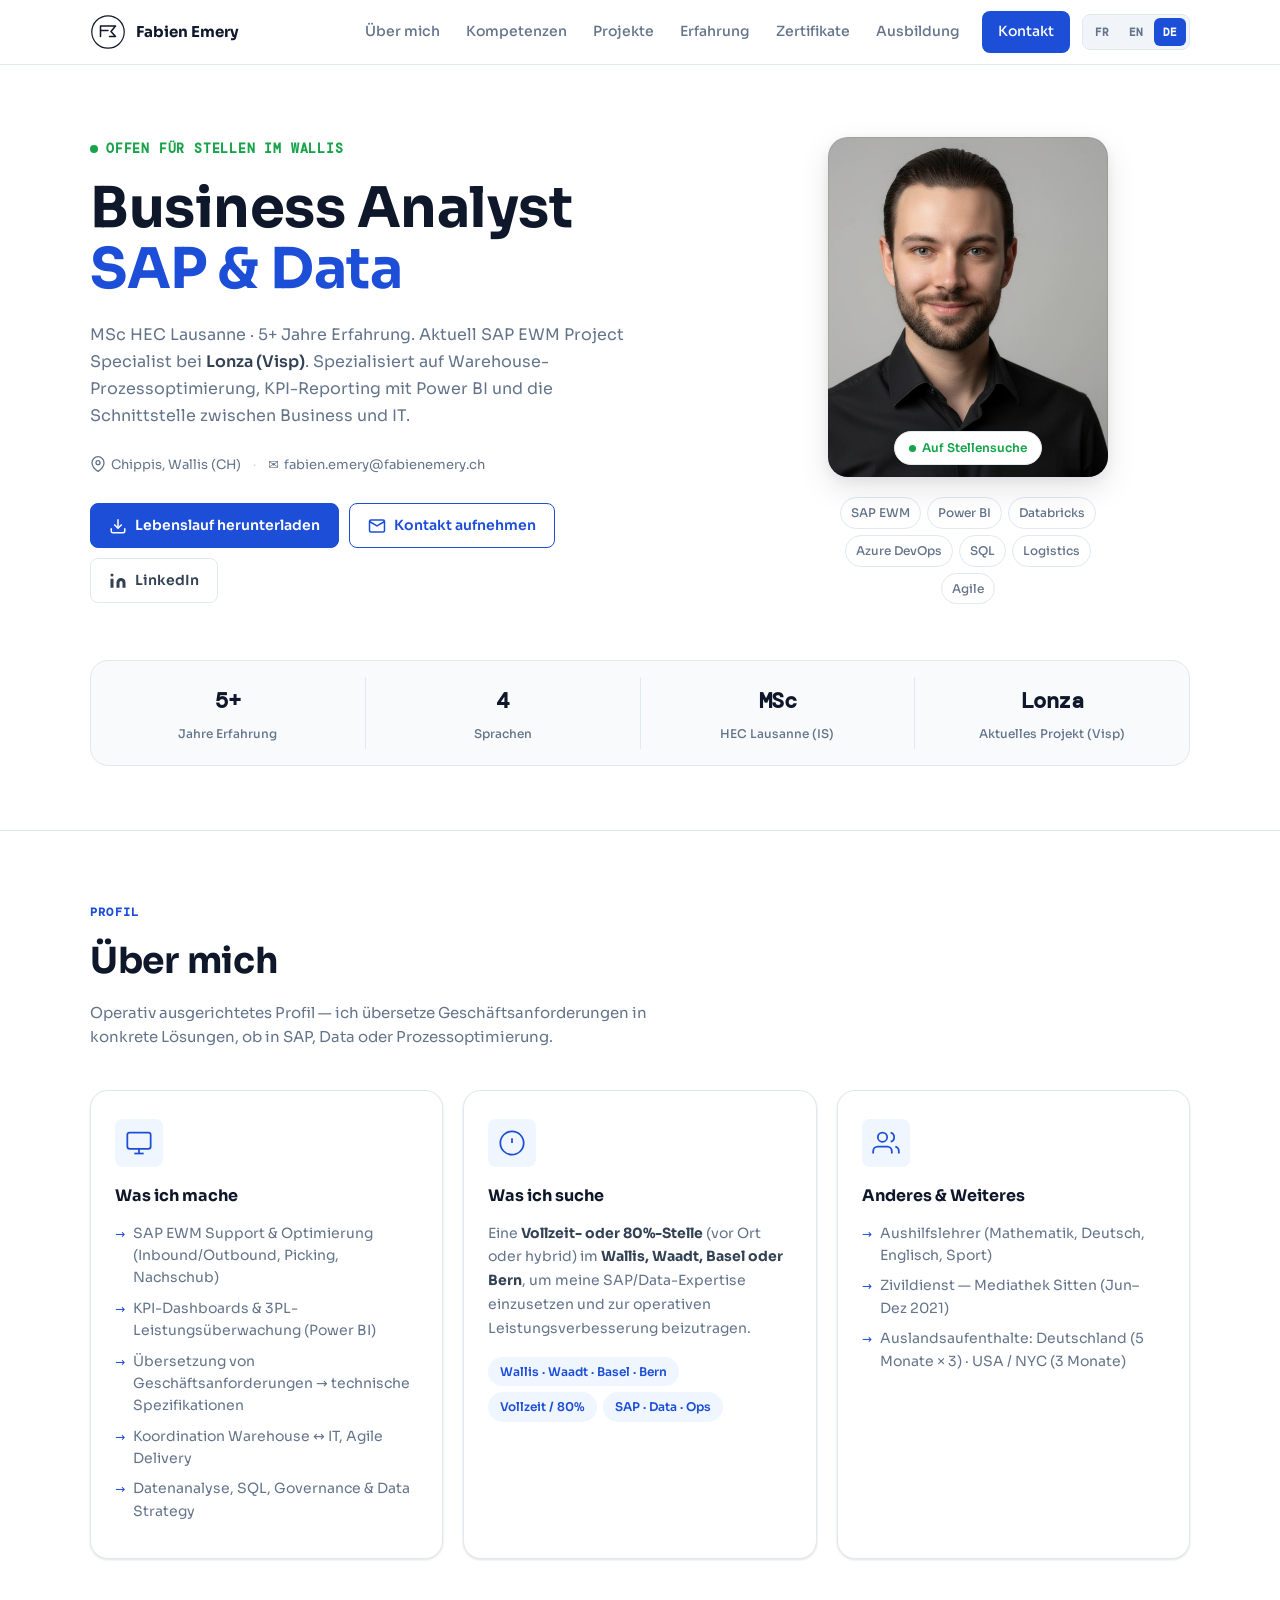
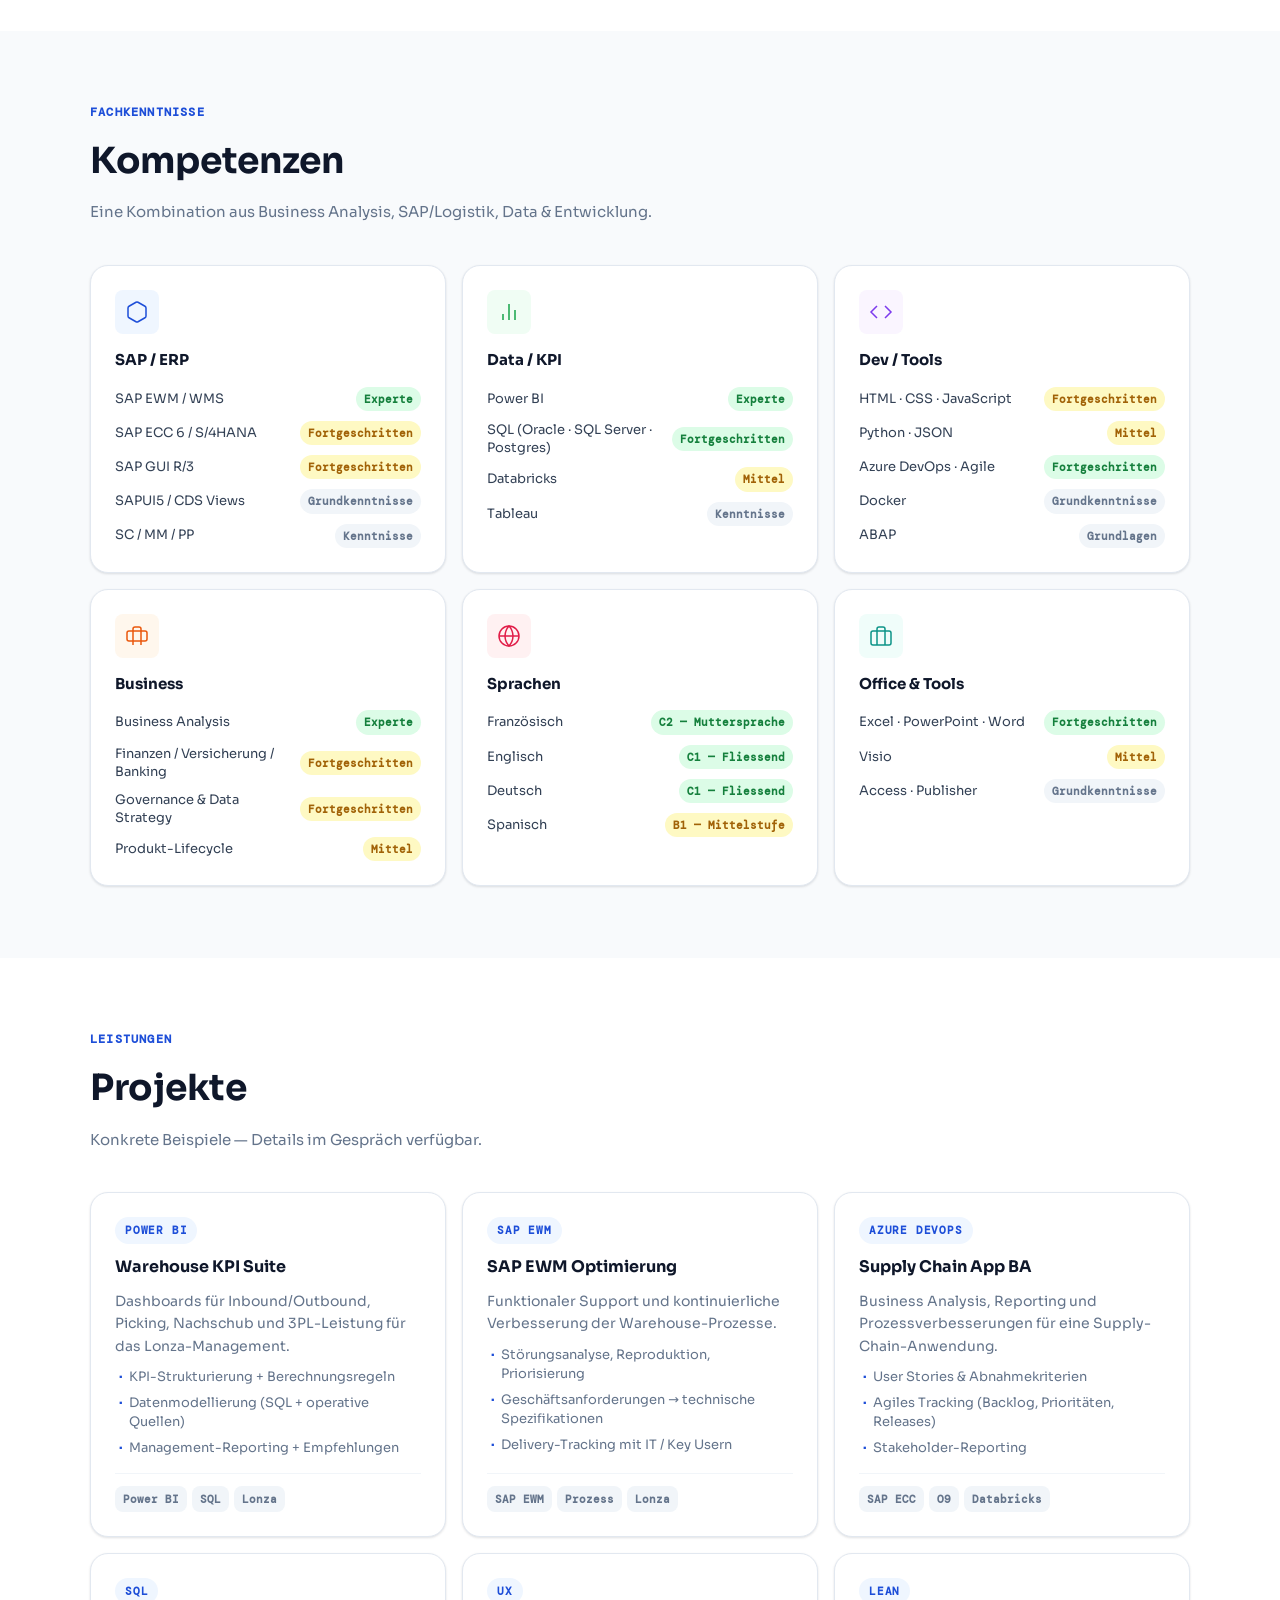
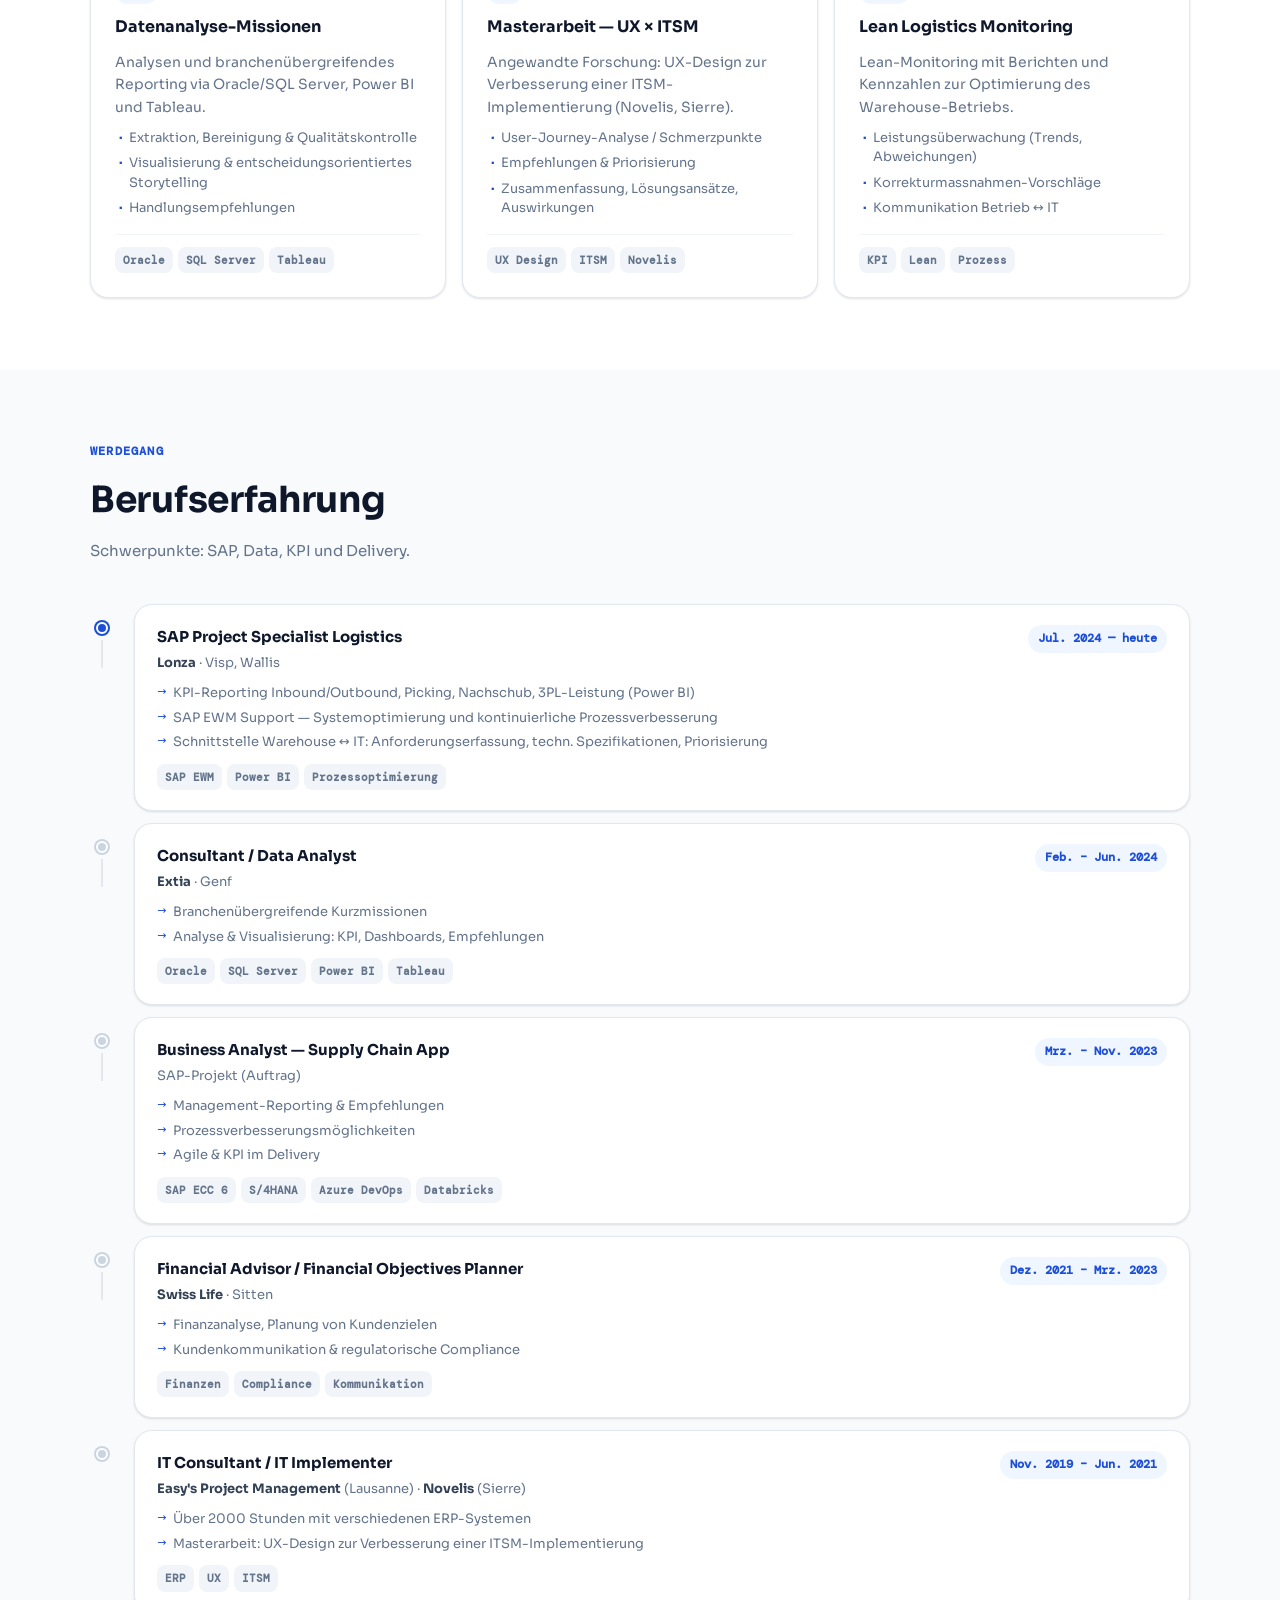
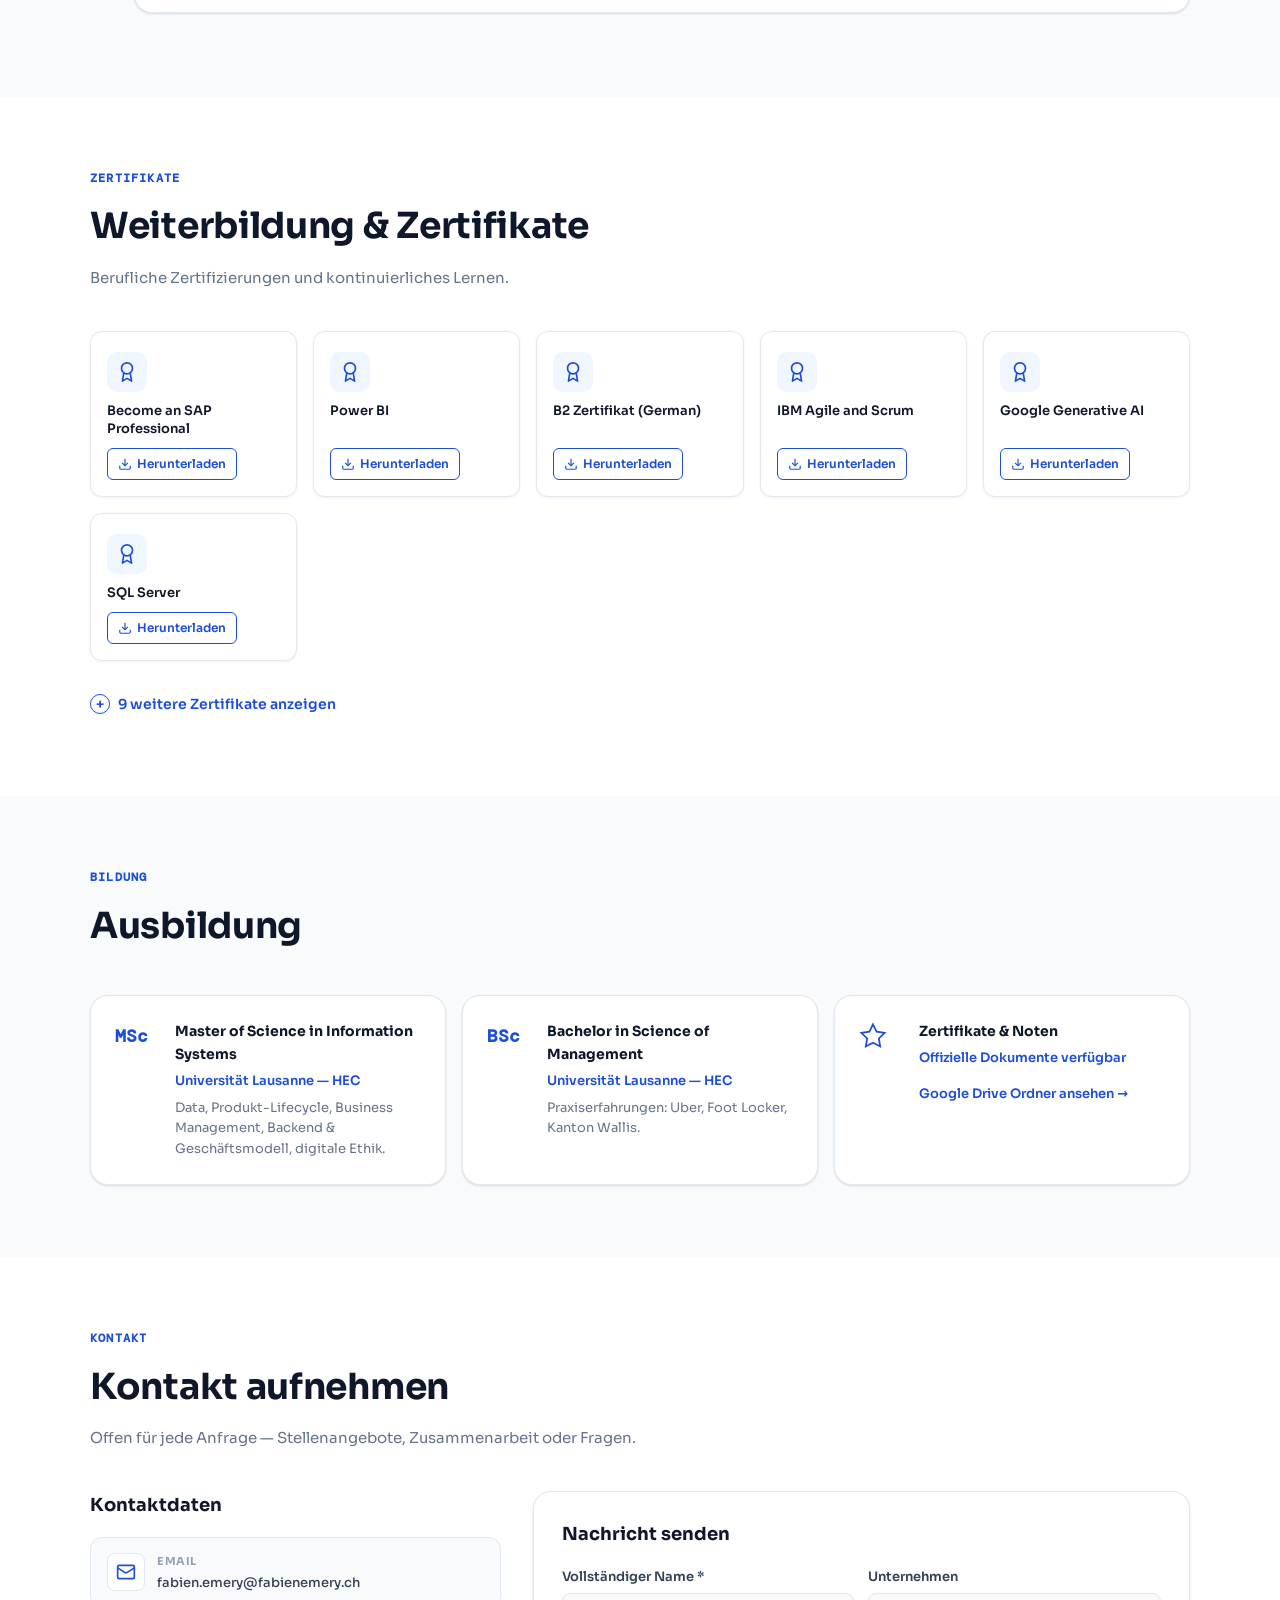
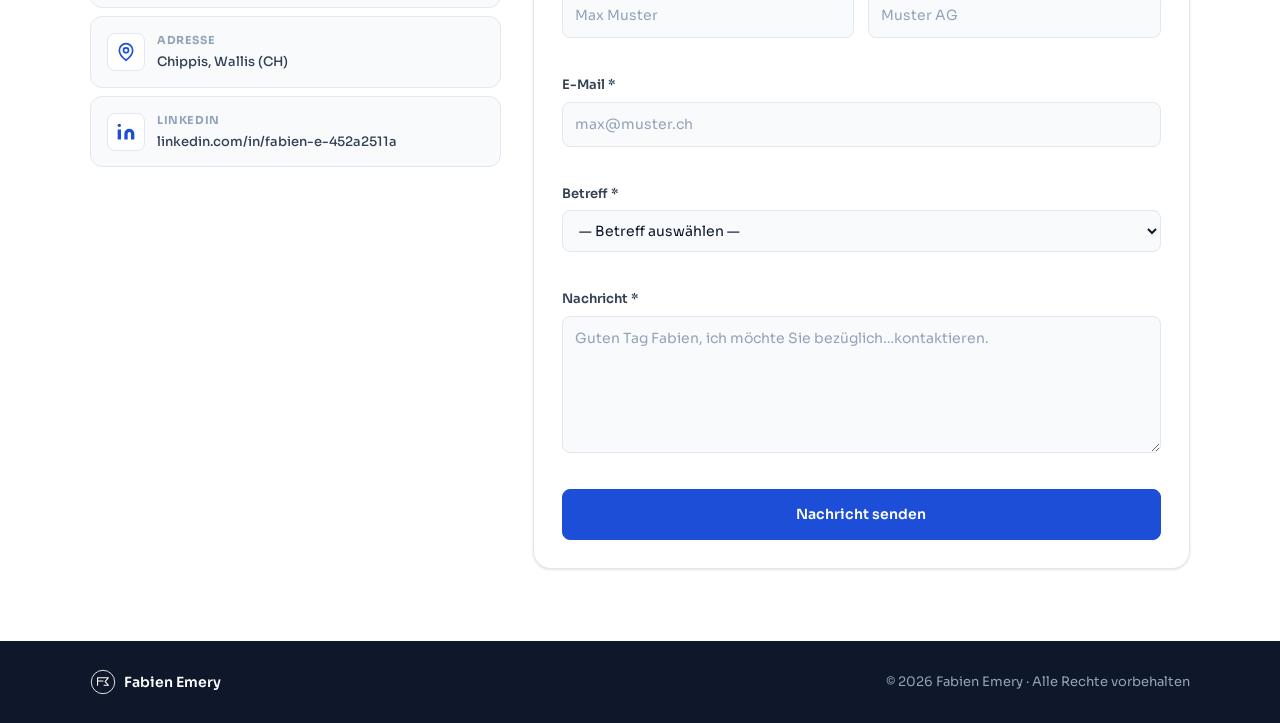
==== commit 39485964: "Quick wins portfolio + nouvelle clé Web3Forms (FR/EN/DE) - Formulaire : clé Web3Forms liée à fabien." ====
--- a/de/index.html
+++ b/de/index.html
@@ -80,7 +80,7 @@
             <span class="highlight">SAP &amp; Data</span>
           </h1>
           <p class="hero__lead">
-            MSc HEC Lausanne · ~5 Jahre Erfahrung. Aktuell SAP EWM Project Specialist bei
+            MSc HEC Lausanne · 5+ Jahre Erfahrung. Aktuell SAP EWM Project Specialist bei
             <strong>Lonza (Visp)</strong>. Spezialisiert auf Warehouse-Prozessoptimierung,
             KPI-Reporting mit Power BI und die Schnittstelle zwischen Business und IT.
           </p>
@@ -142,7 +142,7 @@
           </div>
           <div class="stat-sep"></div>
           <div class="stat">
-            <span class="stat__num">3</span>
+            <span class="stat__num">4</span>
             <span class="stat__label">Sprachen</span>
           </div>
           <div class="stat-sep"></div>
@@ -537,18 +537,26 @@
     </section>
 
     <!-- CERTIFICATIONS -->
-    <section class="section section--gray" id="certifications">
+    <section class="section" id="certifications">
       <div class="container">
         <div class="section__head reveal">
           <p class="section__label">Zertifikate</p>
-          <h2 class="section__title">Weiterbildung &amp; Zertifikate</h2>
-          <p class="section__sub">Berufliche Zertifizierungen und kontinuierliches Lernen.</p>
+          <h2>Weiterbildung &amp; Zertifikate</h2>
+          <p class="section__desc">Berufliche Zertifizierungen und kontinuierliches Lernen.</p>
         </div>
         <div class="cert-grid">
           <div class="cert-card reveal">
             <div class="cert-card__icon"><svg width="22" height="22" viewBox="0 0 24 24" fill="none" stroke="currentColor" stroke-width="1.8" stroke-linecap="round" stroke-linejoin="round"><circle cx="12" cy="8" r="6"/><path d="M15.477 12.89 17 22l-5-3-5 3 1.523-9.11"/></svg></div>
-            <p class="cert-card__title">Academia</p>
-            <a class="cert-card__btn" href="../docs/certifications/Academia.pdf" target="_blank" rel="noopener" download>
+            <p class="cert-card__title">Become an SAP Professional</p>
+            <a class="cert-card__btn" href="../docs/certifications/Become%20an%20SAP%20professional.pdf" target="_blank" rel="noopener" download>
+              <svg width="14" height="14" viewBox="0 0 24 24" fill="none" stroke="currentColor" stroke-width="2"><path d="M21 15v4a2 2 0 0 1-2 2H5a2 2 0 0 1-2-2v-4"/><polyline points="7 10 12 15 17 10"/><line x1="12" y1="15" x2="12" y2="3"/></svg>
+              Herunterladen
+            </a>
+          </div>
+          <div class="cert-card reveal">
+            <div class="cert-card__icon"><svg width="22" height="22" viewBox="0 0 24 24" fill="none" stroke="currentColor" stroke-width="1.8" stroke-linecap="round" stroke-linejoin="round"><circle cx="12" cy="8" r="6"/><path d="M15.477 12.89 17 22l-5-3-5 3 1.523-9.11"/></svg></div>
+            <p class="cert-card__title">Power BI</p>
+            <a class="cert-card__btn" href="../docs/certifications/Power%20BI.pdf" target="_blank" rel="noopener" download>
               <svg width="14" height="14" viewBox="0 0 24 24" fill="none" stroke="currentColor" stroke-width="2"><path d="M21 15v4a2 2 0 0 1-2 2H5a2 2 0 0 1-2-2v-4"/><polyline points="7 10 12 15 17 10"/><line x1="12" y1="15" x2="12" y2="3"/></svg>
               Herunterladen
             </a>
@@ -563,40 +571,8 @@
           </div>
           <div class="cert-card reveal">
             <div class="cert-card__icon"><svg width="22" height="22" viewBox="0 0 24 24" fill="none" stroke="currentColor" stroke-width="1.8" stroke-linecap="round" stroke-linejoin="round"><circle cx="12" cy="8" r="6"/><path d="M15.477 12.89 17 22l-5-3-5 3 1.523-9.11"/></svg></div>
-            <p class="cert-card__title">Become an SAP Professional</p>
-            <a class="cert-card__btn" href="../docs/certifications/Become%20an%20SAP%20professional.pdf" target="_blank" rel="noopener" download>
-              <svg width="14" height="14" viewBox="0 0 24 24" fill="none" stroke="currentColor" stroke-width="2"><path d="M21 15v4a2 2 0 0 1-2 2H5a2 2 0 0 1-2-2v-4"/><polyline points="7 10 12 15 17 10"/><line x1="12" y1="15" x2="12" y2="3"/></svg>
-              Herunterladen
-            </a>
-          </div>
-          <div class="cert-card reveal">
-            <div class="cert-card__icon"><svg width="22" height="22" viewBox="0 0 24 24" fill="none" stroke="currentColor" stroke-width="1.8" stroke-linecap="round" stroke-linejoin="round"><circle cx="12" cy="8" r="6"/><path d="M15.477 12.89 17 22l-5-3-5 3 1.523-9.11"/></svg></div>
-            <p class="cert-card__title">Certifications Overview</p>
-            <a class="cert-card__btn" href="../docs/certifications/Certifications.pdf" target="_blank" rel="noopener" download>
-              <svg width="14" height="14" viewBox="0 0 24 24" fill="none" stroke="currentColor" stroke-width="2"><path d="M21 15v4a2 2 0 0 1-2 2H5a2 2 0 0 1-2-2v-4"/><polyline points="7 10 12 15 17 10"/><line x1="12" y1="15" x2="12" y2="3"/></svg>
-              Herunterladen
-            </a>
-          </div>
-          <div class="cert-card reveal">
-            <div class="cert-card__icon"><svg width="22" height="22" viewBox="0 0 24 24" fill="none" stroke="currentColor" stroke-width="1.8" stroke-linecap="round" stroke-linejoin="round"><circle cx="12" cy="8" r="6"/><path d="M15.477 12.89 17 22l-5-3-5 3 1.523-9.11"/></svg></div>
-            <p class="cert-card__title">AI Chatbot Development</p>
-            <a class="cert-card__btn" href="../docs/certifications/chatbot.pdf" target="_blank" rel="noopener" download>
-              <svg width="14" height="14" viewBox="0 0 24 24" fill="none" stroke="currentColor" stroke-width="2"><path d="M21 15v4a2 2 0 0 1-2 2H5a2 2 0 0 1-2-2v-4"/><polyline points="7 10 12 15 17 10"/><line x1="12" y1="15" x2="12" y2="3"/></svg>
-              Herunterladen
-            </a>
-          </div>
-          <div class="cert-card reveal">
-            <div class="cert-card__icon"><svg width="22" height="22" viewBox="0 0 24 24" fill="none" stroke="currentColor" stroke-width="1.8" stroke-linecap="round" stroke-linejoin="round"><circle cx="12" cy="8" r="6"/><path d="M15.477 12.89 17 22l-5-3-5 3 1.523-9.11"/></svg></div>
-            <p class="cert-card__title">Command Line Linux</p>
-            <a class="cert-card__btn" href="../docs/certifications/commande%20line%20linux.pdf" target="_blank" rel="noopener" download>
-              <svg width="14" height="14" viewBox="0 0 24 24" fill="none" stroke="currentColor" stroke-width="2"><path d="M21 15v4a2 2 0 0 1-2 2H5a2 2 0 0 1-2-2v-4"/><polyline points="7 10 12 15 17 10"/><line x1="12" y1="15" x2="12" y2="3"/></svg>
-              Herunterladen
-            </a>
-          </div>
-          <div class="cert-card reveal">
-            <div class="cert-card__icon"><svg width="22" height="22" viewBox="0 0 24 24" fill="none" stroke="currentColor" stroke-width="1.8" stroke-linecap="round" stroke-linejoin="round"><circle cx="12" cy="8" r="6"/><path d="M15.477 12.89 17 22l-5-3-5 3 1.523-9.11"/></svg></div>
-            <p class="cert-card__title">Docker for Beginners</p>
-            <a class="cert-card__btn" href="../docs/certifications/Docker%20for%20beginners.pdf" target="_blank" rel="noopener" download>
+            <p class="cert-card__title">IBM Agile and Scrum</p>
+            <a class="cert-card__btn" href="../docs/certifications/IBM%20Agile%20and%20Scrum.pdf" target="_blank" rel="noopener" download>
               <svg width="14" height="14" viewBox="0 0 24 24" fill="none" stroke="currentColor" stroke-width="2"><path d="M21 15v4a2 2 0 0 1-2 2H5a2 2 0 0 1-2-2v-4"/><polyline points="7 10 12 15 17 10"/><line x1="12" y1="15" x2="12" y2="3"/></svg>
               Herunterladen
             </a>
@@ -611,74 +587,97 @@
           </div>
           <div class="cert-card reveal">
             <div class="cert-card__icon"><svg width="22" height="22" viewBox="0 0 24 24" fill="none" stroke="currentColor" stroke-width="1.8" stroke-linecap="round" stroke-linejoin="round"><circle cx="12" cy="8" r="6"/><path d="M15.477 12.89 17 22l-5-3-5 3 1.523-9.11"/></svg></div>
-            <p class="cert-card__title">IBM Agile and Scrum</p>
-            <a class="cert-card__btn" href="../docs/certifications/IBM%20Agile%20and%20Scrum.pdf" target="_blank" rel="noopener" download>
-              <svg width="14" height="14" viewBox="0 0 24 24" fill="none" stroke="currentColor" stroke-width="2"><path d="M21 15v4a2 2 0 0 1-2 2H5a2 2 0 0 1-2-2v-4"/><polyline points="7 10 12 15 17 10"/><line x1="12" y1="15" x2="12" y2="3"/></svg>
-              Herunterladen
-            </a>
-          </div>
-          <div class="cert-card reveal">
-            <div class="cert-card__icon"><svg width="22" height="22" viewBox="0 0 24 24" fill="none" stroke="currentColor" stroke-width="1.8" stroke-linecap="round" stroke-linejoin="round"><circle cx="12" cy="8" r="6"/><path d="M15.477 12.89 17 22l-5-3-5 3 1.523-9.11"/></svg></div>
-            <p class="cert-card__title">Portfolio HTML/CSS</p>
-            <a class="cert-card__btn" href="../docs/certifications/portfolio%20HTM%20CSS.pdf" target="_blank" rel="noopener" download>
-              <svg width="14" height="14" viewBox="0 0 24 24" fill="none" stroke="currentColor" stroke-width="2"><path d="M21 15v4a2 2 0 0 1-2 2H5a2 2 0 0 1-2-2v-4"/><polyline points="7 10 12 15 17 10"/><line x1="12" y1="15" x2="12" y2="3"/></svg>
-              Herunterladen
-            </a>
-          </div>
-          <div class="cert-card reveal">
-            <div class="cert-card__icon"><svg width="22" height="22" viewBox="0 0 24 24" fill="none" stroke="currentColor" stroke-width="1.8" stroke-linecap="round" stroke-linejoin="round"><circle cx="12" cy="8" r="6"/><path d="M15.477 12.89 17 22l-5-3-5 3 1.523-9.11"/></svg></div>
-            <p class="cert-card__title">Power BI</p>
-            <a class="cert-card__btn" href="../docs/certifications/Power%20BI.pdf" target="_blank" rel="noopener" download>
-              <svg width="14" height="14" viewBox="0 0 24 24" fill="none" stroke="currentColor" stroke-width="2"><path d="M21 15v4a2 2 0 0 1-2 2H5a2 2 0 0 1-2-2v-4"/><polyline points="7 10 12 15 17 10"/><line x1="12" y1="15" x2="12" y2="3"/></svg>
-              Herunterladen
-            </a>
-          </div>
-          <div class="cert-card reveal">
-            <div class="cert-card__icon"><svg width="22" height="22" viewBox="0 0 24 24" fill="none" stroke="currentColor" stroke-width="1.8" stroke-linecap="round" stroke-linejoin="round"><circle cx="12" cy="8" r="6"/><path d="M15.477 12.89 17 22l-5-3-5 3 1.523-9.11"/></svg></div>
-            <p class="cert-card__title">Project R</p>
-            <a class="cert-card__btn" href="../docs/certifications/project%20R.pdf" target="_blank" rel="noopener" download>
-              <svg width="14" height="14" viewBox="0 0 24 24" fill="none" stroke="currentColor" stroke-width="2"><path d="M21 15v4a2 2 0 0 1-2 2H5a2 2 0 0 1-2-2v-4"/><polyline points="7 10 12 15 17 10"/><line x1="12" y1="15" x2="12" y2="3"/></svg>
-              Herunterladen
-            </a>
-          </div>
-          <div class="cert-card reveal">
-            <div class="cert-card__icon"><svg width="22" height="22" viewBox="0 0 24 24" fill="none" stroke="currentColor" stroke-width="1.8" stroke-linecap="round" stroke-linejoin="round"><circle cx="12" cy="8" r="6"/><path d="M15.477 12.89 17 22l-5-3-5 3 1.523-9.11"/></svg></div>
-            <p class="cert-card__title">Python — Data Analysis (Pandas &amp; NumPy)</p>
-            <a class="cert-card__btn" href="../docs/certifications/Python%20for%20Data%20Analysis%20-%20Pandas%20NumPy.pdf" target="_blank" rel="noopener" download>
-              <svg width="14" height="14" viewBox="0 0 24 24" fill="none" stroke="currentColor" stroke-width="2"><path d="M21 15v4a2 2 0 0 1-2 2H5a2 2 0 0 1-2-2v-4"/><polyline points="7 10 12 15 17 10"/><line x1="12" y1="15" x2="12" y2="3"/></svg>
-              Herunterladen
-            </a>
-          </div>
-          <div class="cert-card reveal">
-            <div class="cert-card__icon"><svg width="22" height="22" viewBox="0 0 24 24" fill="none" stroke="currentColor" stroke-width="1.8" stroke-linecap="round" stroke-linejoin="round"><circle cx="12" cy="8" r="6"/><path d="M15.477 12.89 17 22l-5-3-5 3 1.523-9.11"/></svg></div>
-            <p class="cert-card__title">Python Program (UST)</p>
-            <a class="cert-card__btn" href="../docs/certifications/python%20program%20from%20UST.pdf" target="_blank" rel="noopener" download>
-              <svg width="14" height="14" viewBox="0 0 24 24" fill="none" stroke="currentColor" stroke-width="2"><path d="M21 15v4a2 2 0 0 1-2 2H5a2 2 0 0 1-2-2v-4"/><polyline points="7 10 12 15 17 10"/><line x1="12" y1="15" x2="12" y2="3"/></svg>
-              Herunterladen
-            </a>
-          </div>
-          <div class="cert-card reveal">
-            <div class="cert-card__icon"><svg width="22" height="22" viewBox="0 0 24 24" fill="none" stroke="currentColor" stroke-width="1.8" stroke-linecap="round" stroke-linejoin="round"><circle cx="12" cy="8" r="6"/><path d="M15.477 12.89 17 22l-5-3-5 3 1.523-9.11"/></svg></div>
             <p class="cert-card__title">SQL Server</p>
             <a class="cert-card__btn" href="../docs/certifications/SQL%20Server.pdf" target="_blank" rel="noopener" download>
               <svg width="14" height="14" viewBox="0 0 24 24" fill="none" stroke="currentColor" stroke-width="2"><path d="M21 15v4a2 2 0 0 1-2 2H5a2 2 0 0 1-2-2v-4"/><polyline points="7 10 12 15 17 10"/><line x1="12" y1="15" x2="12" y2="3"/></svg>
               Herunterladen
             </a>
           </div>
-          <div class="cert-card reveal">
-            <div class="cert-card__icon"><svg width="22" height="22" viewBox="0 0 24 24" fill="none" stroke="currentColor" stroke-width="1.8" stroke-linecap="round" stroke-linejoin="round"><circle cx="12" cy="8" r="6"/><path d="M15.477 12.89 17 22l-5-3-5 3 1.523-9.11"/></svg></div>
-            <p class="cert-card__title">VM in Microsoft Azure (Neural Networks)</p>
-            <a class="cert-card__btn" href="../docs/certifications/VM%20in%20Microsoft%20Azure%20NN.pdf" target="_blank" rel="noopener" download>
-              <svg width="14" height="14" viewBox="0 0 24 24" fill="none" stroke="currentColor" stroke-width="2"><path d="M21 15v4a2 2 0 0 1-2 2H5a2 2 0 0 1-2-2v-4"/><polyline points="7 10 12 15 17 10"/><line x1="12" y1="15" x2="12" y2="3"/></svg>
-              Herunterladen
-            </a>
-          </div>
-        </div>
+        </div>
+
+        <details class="cert-more reveal">
+          <summary class="cert-more__toggle">9 weitere Zertifikate anzeigen</summary>
+          <div class="cert-grid cert-grid--more">
+              <div class="cert-card">
+                <div class="cert-card__icon"><svg width="22" height="22" viewBox="0 0 24 24" fill="none" stroke="currentColor" stroke-width="1.8" stroke-linecap="round" stroke-linejoin="round"><circle cx="12" cy="8" r="6"/><path d="M15.477 12.89 17 22l-5-3-5 3 1.523-9.11"/></svg></div>
+                <p class="cert-card__title">Academia</p>
+                <a class="cert-card__btn" href="../docs/certifications/Academia.pdf" target="_blank" rel="noopener" download>
+                  <svg width="14" height="14" viewBox="0 0 24 24" fill="none" stroke="currentColor" stroke-width="2"><path d="M21 15v4a2 2 0 0 1-2 2H5a2 2 0 0 1-2-2v-4"/><polyline points="7 10 12 15 17 10"/><line x1="12" y1="15" x2="12" y2="3"/></svg>
+                  Herunterladen
+                </a>
+              </div>
+              <div class="cert-card">
+                <div class="cert-card__icon"><svg width="22" height="22" viewBox="0 0 24 24" fill="none" stroke="currentColor" stroke-width="1.8" stroke-linecap="round" stroke-linejoin="round"><circle cx="12" cy="8" r="6"/><path d="M15.477 12.89 17 22l-5-3-5 3 1.523-9.11"/></svg></div>
+                <p class="cert-card__title">AI Chatbot Development</p>
+                <a class="cert-card__btn" href="../docs/certifications/chatbot.pdf" target="_blank" rel="noopener" download>
+                  <svg width="14" height="14" viewBox="0 0 24 24" fill="none" stroke="currentColor" stroke-width="2"><path d="M21 15v4a2 2 0 0 1-2 2H5a2 2 0 0 1-2-2v-4"/><polyline points="7 10 12 15 17 10"/><line x1="12" y1="15" x2="12" y2="3"/></svg>
+                  Herunterladen
+                </a>
+              </div>
+              <div class="cert-card">
+                <div class="cert-card__icon"><svg width="22" height="22" viewBox="0 0 24 24" fill="none" stroke="currentColor" stroke-width="1.8" stroke-linecap="round" stroke-linejoin="round"><circle cx="12" cy="8" r="6"/><path d="M15.477 12.89 17 22l-5-3-5 3 1.523-9.11"/></svg></div>
+                <p class="cert-card__title">Command Line Linux</p>
+                <a class="cert-card__btn" href="../docs/certifications/commande%20line%20linux.pdf" target="_blank" rel="noopener" download>
+                  <svg width="14" height="14" viewBox="0 0 24 24" fill="none" stroke="currentColor" stroke-width="2"><path d="M21 15v4a2 2 0 0 1-2 2H5a2 2 0 0 1-2-2v-4"/><polyline points="7 10 12 15 17 10"/><line x1="12" y1="15" x2="12" y2="3"/></svg>
+                  Herunterladen
+                </a>
+              </div>
+              <div class="cert-card">
+                <div class="cert-card__icon"><svg width="22" height="22" viewBox="0 0 24 24" fill="none" stroke="currentColor" stroke-width="1.8" stroke-linecap="round" stroke-linejoin="round"><circle cx="12" cy="8" r="6"/><path d="M15.477 12.89 17 22l-5-3-5 3 1.523-9.11"/></svg></div>
+                <p class="cert-card__title">Docker for Beginners</p>
+                <a class="cert-card__btn" href="../docs/certifications/Docker%20for%20beginners.pdf" target="_blank" rel="noopener" download>
+                  <svg width="14" height="14" viewBox="0 0 24 24" fill="none" stroke="currentColor" stroke-width="2"><path d="M21 15v4a2 2 0 0 1-2 2H5a2 2 0 0 1-2-2v-4"/><polyline points="7 10 12 15 17 10"/><line x1="12" y1="15" x2="12" y2="3"/></svg>
+                  Herunterladen
+                </a>
+              </div>
+              <div class="cert-card">
+                <div class="cert-card__icon"><svg width="22" height="22" viewBox="0 0 24 24" fill="none" stroke="currentColor" stroke-width="1.8" stroke-linecap="round" stroke-linejoin="round"><circle cx="12" cy="8" r="6"/><path d="M15.477 12.89 17 22l-5-3-5 3 1.523-9.11"/></svg></div>
+                <p class="cert-card__title">Portfolio HTML/CSS</p>
+                <a class="cert-card__btn" href="../docs/certifications/portfolio%20HTM%20CSS.pdf" target="_blank" rel="noopener" download>
+                  <svg width="14" height="14" viewBox="0 0 24 24" fill="none" stroke="currentColor" stroke-width="2"><path d="M21 15v4a2 2 0 0 1-2 2H5a2 2 0 0 1-2-2v-4"/><polyline points="7 10 12 15 17 10"/><line x1="12" y1="15" x2="12" y2="3"/></svg>
+                  Herunterladen
+                </a>
+              </div>
+              <div class="cert-card">
+                <div class="cert-card__icon"><svg width="22" height="22" viewBox="0 0 24 24" fill="none" stroke="currentColor" stroke-width="1.8" stroke-linecap="round" stroke-linejoin="round"><circle cx="12" cy="8" r="6"/><path d="M15.477 12.89 17 22l-5-3-5 3 1.523-9.11"/></svg></div>
+                <p class="cert-card__title">Project R</p>
+                <a class="cert-card__btn" href="../docs/certifications/project%20R.pdf" target="_blank" rel="noopener" download>
+                  <svg width="14" height="14" viewBox="0 0 24 24" fill="none" stroke="currentColor" stroke-width="2"><path d="M21 15v4a2 2 0 0 1-2 2H5a2 2 0 0 1-2-2v-4"/><polyline points="7 10 12 15 17 10"/><line x1="12" y1="15" x2="12" y2="3"/></svg>
+                  Herunterladen
+                </a>
+              </div>
+              <div class="cert-card">
+                <div class="cert-card__icon"><svg width="22" height="22" viewBox="0 0 24 24" fill="none" stroke="currentColor" stroke-width="1.8" stroke-linecap="round" stroke-linejoin="round"><circle cx="12" cy="8" r="6"/><path d="M15.477 12.89 17 22l-5-3-5 3 1.523-9.11"/></svg></div>
+                <p class="cert-card__title">Python — Data Analysis (Pandas &amp; NumPy)</p>
+                <a class="cert-card__btn" href="../docs/certifications/Python%20for%20Data%20Analysis%20-%20Pandas%20NumPy.pdf" target="_blank" rel="noopener" download>
+                  <svg width="14" height="14" viewBox="0 0 24 24" fill="none" stroke="currentColor" stroke-width="2"><path d="M21 15v4a2 2 0 0 1-2 2H5a2 2 0 0 1-2-2v-4"/><polyline points="7 10 12 15 17 10"/><line x1="12" y1="15" x2="12" y2="3"/></svg>
+                  Herunterladen
+                </a>
+              </div>
+              <div class="cert-card">
+                <div class="cert-card__icon"><svg width="22" height="22" viewBox="0 0 24 24" fill="none" stroke="currentColor" stroke-width="1.8" stroke-linecap="round" stroke-linejoin="round"><circle cx="12" cy="8" r="6"/><path d="M15.477 12.89 17 22l-5-3-5 3 1.523-9.11"/></svg></div>
+                <p class="cert-card__title">Python Program (UST)</p>
+                <a class="cert-card__btn" href="../docs/certifications/python%20program%20from%20UST.pdf" target="_blank" rel="noopener" download>
+                  <svg width="14" height="14" viewBox="0 0 24 24" fill="none" stroke="currentColor" stroke-width="2"><path d="M21 15v4a2 2 0 0 1-2 2H5a2 2 0 0 1-2-2v-4"/><polyline points="7 10 12 15 17 10"/><line x1="12" y1="15" x2="12" y2="3"/></svg>
+                  Herunterladen
+                </a>
+              </div>
+              <div class="cert-card">
+                <div class="cert-card__icon"><svg width="22" height="22" viewBox="0 0 24 24" fill="none" stroke="currentColor" stroke-width="1.8" stroke-linecap="round" stroke-linejoin="round"><circle cx="12" cy="8" r="6"/><path d="M15.477 12.89 17 22l-5-3-5 3 1.523-9.11"/></svg></div>
+                <p class="cert-card__title">VM in Microsoft Azure (Neural Networks)</p>
+                <a class="cert-card__btn" href="../docs/certifications/VM%20in%20Microsoft%20Azure%20NN.pdf" target="_blank" rel="noopener" download>
+                  <svg width="14" height="14" viewBox="0 0 24 24" fill="none" stroke="currentColor" stroke-width="2"><path d="M21 15v4a2 2 0 0 1-2 2H5a2 2 0 0 1-2-2v-4"/><polyline points="7 10 12 15 17 10"/><line x1="12" y1="15" x2="12" y2="3"/></svg>
+                  Herunterladen
+                </a>
+              </div>
+          </div>
+          <a class="cert-more__all" href="../docs/certifications/Certifications.pdf" target="_blank" rel="noopener" download>Alle Zertifikate in einem PDF (3,9 MB) →</a>
+        </details>
       </div>
     </section>
 
     <!-- EDUCATION -->
-    <section class="section" id="education">
+    <section class="section section--gray" id="education">
       <div class="container">
         <div class="section__head reveal">
           <p class="section__label">Bildung</p>
@@ -738,13 +737,13 @@
                   <p class="contact-item__value">fabien.emery@fabienemery.ch</p>
                 </div>
               </a>
-              <a href="https://maps.google.com/?q=Rue+des+Clives+30,+3965+Chippis,+Schweiz" target="_blank" rel="noopener" class="contact-item">
+              <a href="https://maps.google.com/?q=Chippis,+Schweiz" target="_blank" rel="noopener" class="contact-item">
                 <div class="contact-item__icon">
                   <svg xmlns="http://www.w3.org/2000/svg" width="20" height="20" viewBox="0 0 24 24" fill="none" stroke="currentColor" stroke-width="2" stroke-linecap="round" stroke-linejoin="round"><path d="M20 10c0 6-8 12-8 12s-8-6-8-12a8 8 0 0 1 16 0Z"/><circle cx="12" cy="10" r="3"/></svg>
                 </div>
                 <div class="contact-item__body">
                   <p class="contact-item__label">Adresse</p>
-                  <p class="contact-item__value">Rue des Clives 30 · 3965 Chippis, Wallis (CH)</p>
+                  <p class="contact-item__value">Chippis, Wallis (CH)</p>
                 </div>
               </a>
               <a href="https://www.linkedin.com/in/fabien-e-452a2511a/" target="_blank" rel="noopener" class="contact-item">
@@ -753,7 +752,7 @@
                 </div>
                 <div class="contact-item__body">
                   <p class="contact-item__label">LinkedIn</p>
-                  <p class="contact-item__value">LinkedIn</p>
+                  <p class="contact-item__value">linkedin.com/in/fabien-e-452a2511a</p>
                 </div>
               </a>
             </div>
@@ -762,7 +761,7 @@
           <div class="contact__form reveal reveal--delay-1">
             <h3>Nachricht senden</h3>
             <form action="https://api.web3forms.com/submit" method="POST" id="contactForm" novalidate>
-              <input type="hidden" name="access_key" value="REMPLACER_PAR_TA_CLE_WEB3FORMS" />
+              <input type="hidden" name="access_key" value="ea5ceb9f-4747-4f73-b1fb-928c63c3eec4" />
               <div class="form__row">
                 <div class="form__group">
                   <label for="name">Vollständiger Name *</label>
--- a/assets/css/style.css
+++ b/assets/css/style.css
@@ -1178,6 +1178,45 @@
   color: var(--white);
 }
 
+.section__head + .cert-grid { margin-top: 0; }
+
+.cert-more { margin-top: 24px; }
+.cert-more__toggle {
+  display: inline-flex;
+  align-items: center;
+  gap: 8px;
+  cursor: pointer;
+  font-size: 14px;
+  font-weight: 600;
+  color: var(--accent);
+  list-style: none;
+  padding: 8px 0;
+}
+.cert-more__toggle::-webkit-details-marker { display: none; }
+.cert-more__toggle::before {
+  content: "+";
+  display: inline-flex;
+  align-items: center;
+  justify-content: center;
+  width: 20px;
+  height: 20px;
+  border: 1px solid var(--accent);
+  border-radius: 50%;
+  font-size: 14px;
+  line-height: 1;
+}
+.cert-more[open] .cert-more__toggle::before { content: "−"; }
+.cert-more__toggle:hover { text-decoration: underline; }
+.cert-grid--more { margin-top: 16px; }
+.cert-more__all {
+  display: inline-block;
+  margin-top: 16px;
+  font-size: 13px;
+  font-weight: 600;
+  color: var(--gray-500);
+}
+.cert-more__all:hover { color: var(--accent); }
+
 @media (max-width: 600px) {
   .cert-grid { grid-template-columns: repeat(2, 1fr); }
 }
